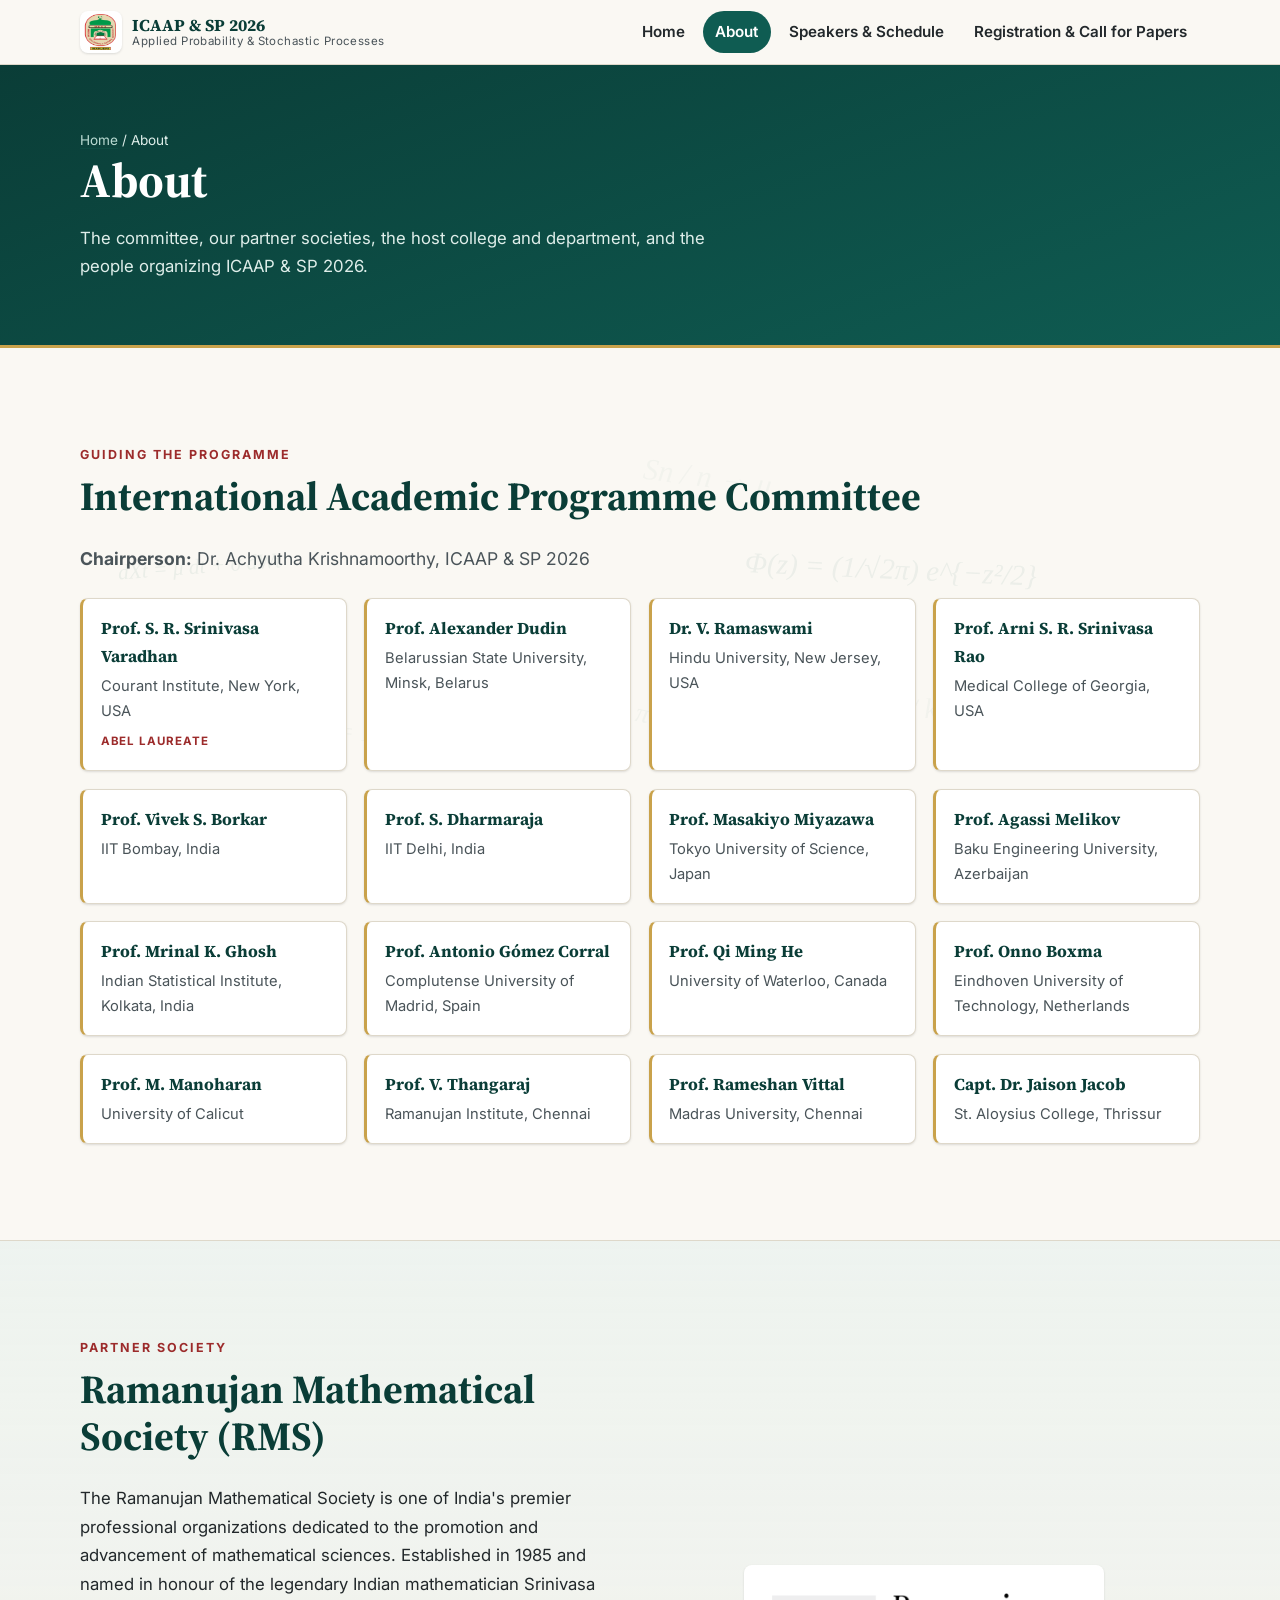
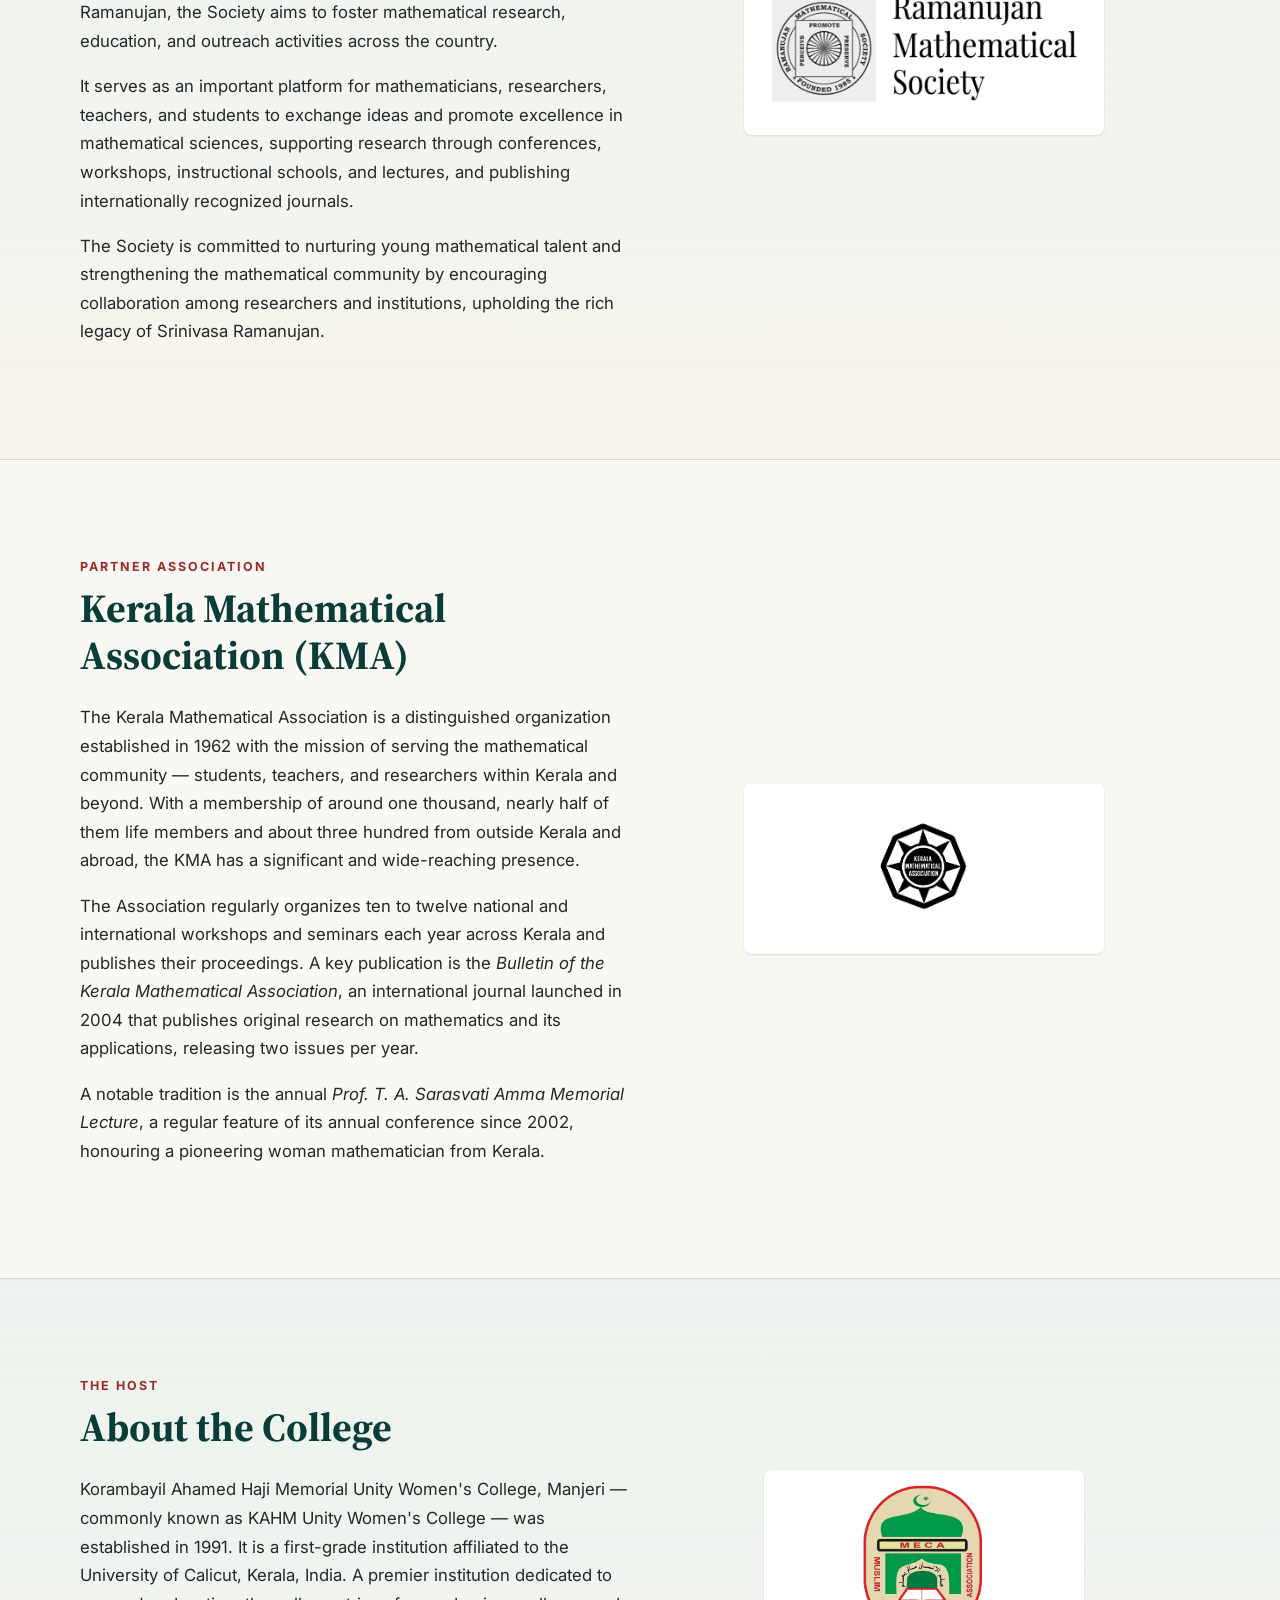
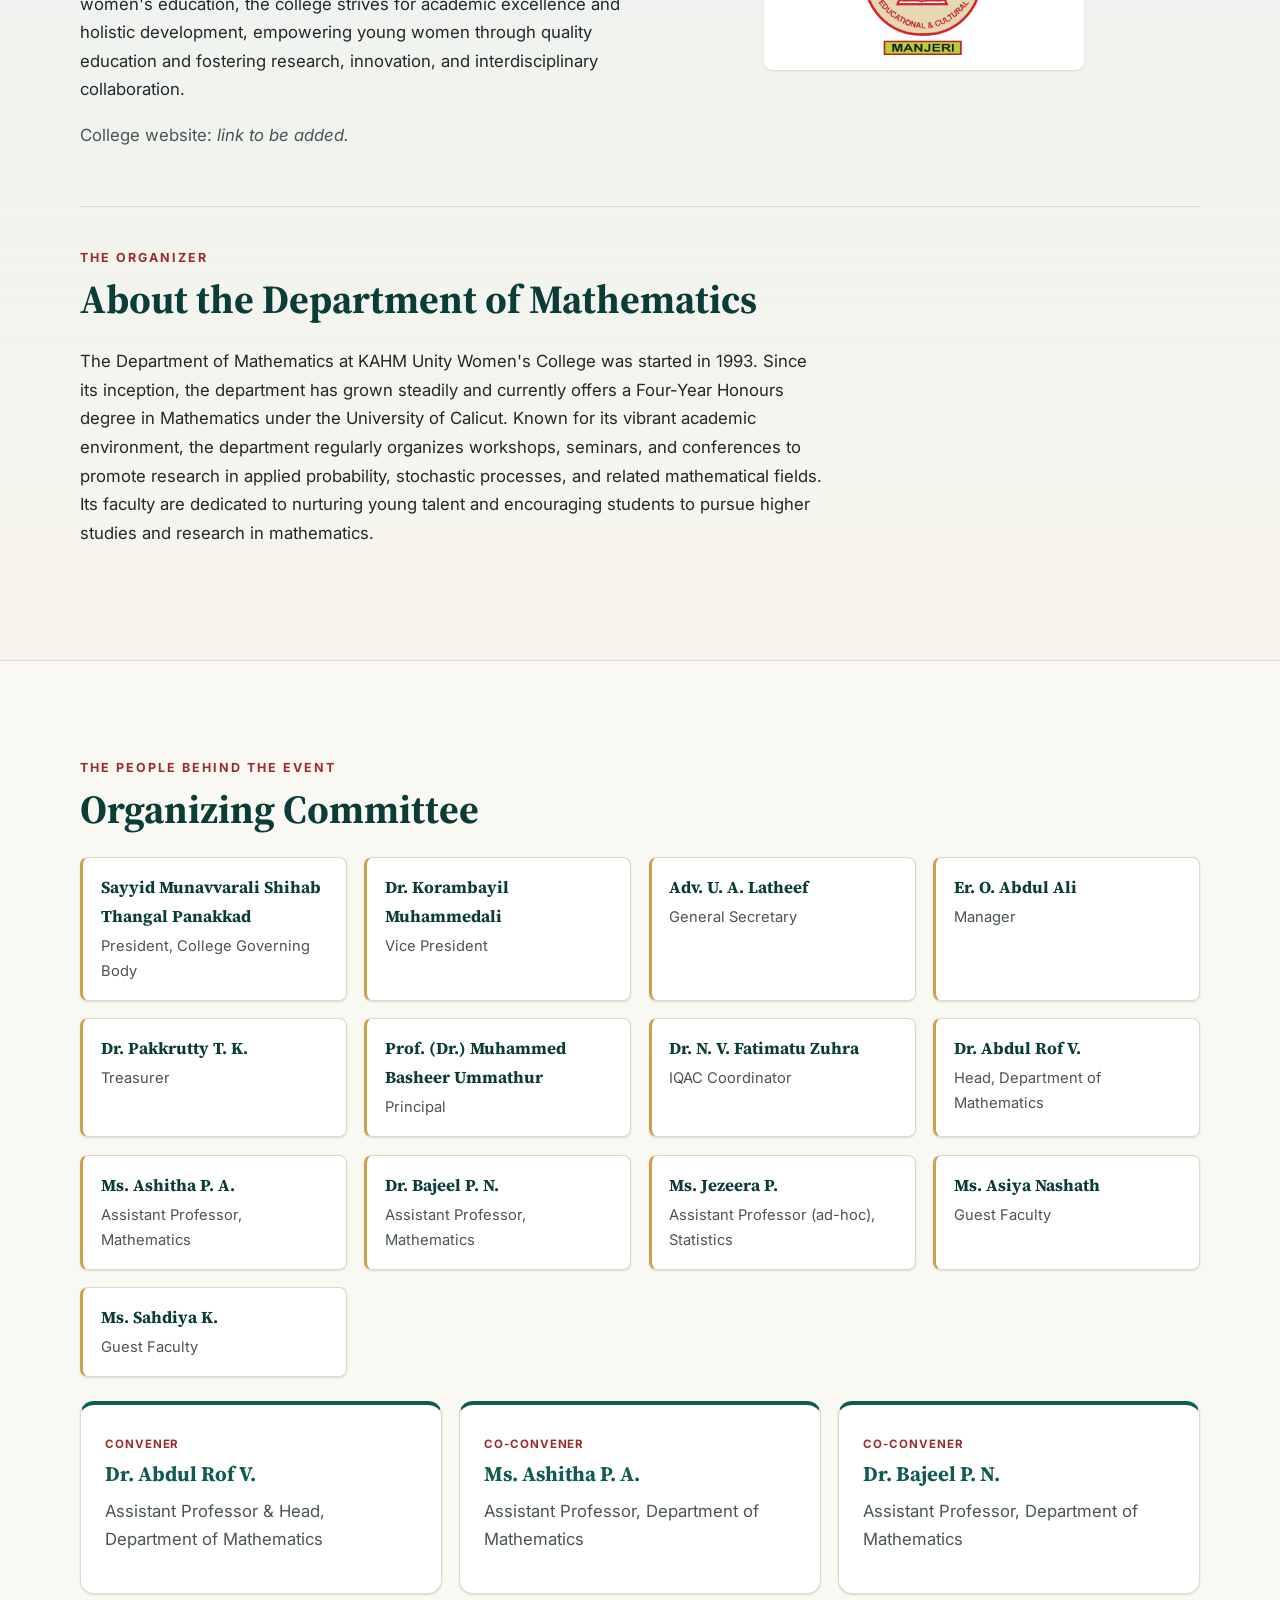
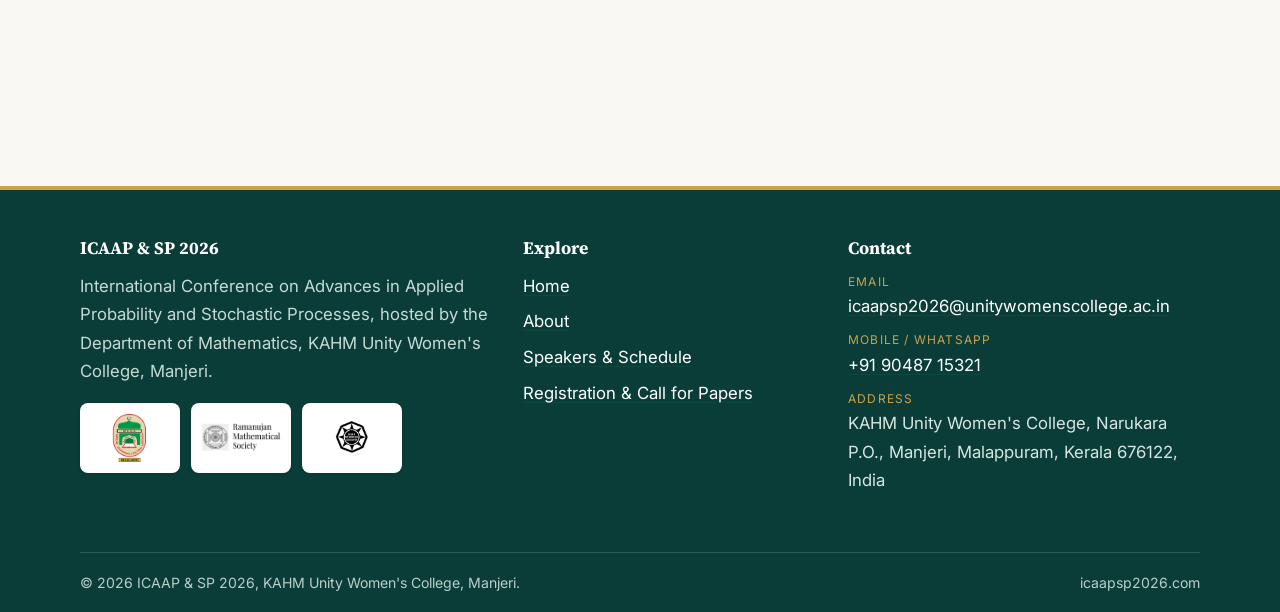
==== about.html @ 575ac431 "Initial ICAAP & SP 2026 conference website Static multi-page site (Home, About, Speakers & Schedule," ====
<!DOCTYPE html>
<html lang="en">
<head>
  <meta charset="UTF-8">
  <meta name="viewport" content="width=device-width, initial-scale=1.0">
  <title>About — ICAAP &amp; SP 2026</title>
  <meta name="description" content="About ICAAP & SP 2026: International Academic Programme Committee, Ramanujan Mathematical Society, Kerala Mathematical Association, KAHM Unity Women's College, the Department of Mathematics, and the Organizing Committee.">
  <link rel="icon" type="image/svg+xml" href="assets/favicon.svg">
  <link rel="preconnect" href="https://fonts.googleapis.com">
  <link rel="preconnect" href="https://fonts.gstatic.com" crossorigin>
  <link href="https://fonts.googleapis.com/css2?family=Inter:wght@400;600;700&family=Source+Serif+4:ital,wght@0,600;0,700;1,600&display=swap" rel="stylesheet">
  <link rel="stylesheet" href="css/styles.css">
</head>
<body>
  <canvas id="math-bg" aria-hidden="true"></canvas>

  <!-- ============ SHARED HEADER (mirror edits across all pages) ============ -->
  <header class="site-header">
    <nav class="nav container" data-open="false" aria-label="Primary">
      <a class="brand" href="index.html">
        <img src="assets/college-logo.png" alt="KAHM Unity Women's College logo">
        <span class="brand__text">
          <span class="brand__title">ICAAP &amp; SP 2026</span>
          <span class="brand__sub">Applied Probability &amp; Stochastic Processes</span>
        </span>
      </a>
      <button class="nav__toggle" type="button" aria-label="Toggle menu" aria-expanded="false" aria-controls="nav-links">
        <span></span>
      </button>
      <ul class="nav__links" id="nav-links">
        <li><a href="index.html">Home</a></li>
        <li><a href="about.html" aria-current="page">About</a></li>
        <li><a href="speakers.html">Speakers &amp; Schedule</a></li>
        <li><a href="registration.html">Registration &amp; Call for Papers</a></li>
      </ul>
    </nav>
  </header>
  <!-- ========================== END SHARED HEADER ========================== -->

  <div class="pagehead">
    <div class="container">
      <p class="breadcrumb"><a href="index.html">Home</a> / About</p>
      <h1>About</h1>
      <p>The committee, our partner societies, the host college and department, and the people
        organizing ICAAP &amp; SP 2026.</p>
    </div>
  </div>

  <main>
    <!-- ------------- International Academic Programme Committee ---------- -->
    <section class="section" id="iapc">
      <div class="container">
        <p class="section__eyebrow">Guiding the Programme</p>
        <h2>International Academic Programme Committee</h2>
        <p class="section__lead"><strong>Chairperson:</strong> Dr. Achyutha Krishnamoorthy, ICAAP &amp; SP 2026</p>
        <div class="grid grid--3" style="margin-top:1.5rem">
          <div class="person"><div class="person__name">Prof. S. R. Srinivasa Varadhan</div><div class="person__role">Courant Institute, New York, USA</div><span class="person__tag">Abel Laureate</span></div>
          <div class="person"><div class="person__name">Prof. Alexander Dudin</div><div class="person__role">Belarussian State University, Minsk, Belarus</div></div>
          <div class="person"><div class="person__name">Dr. V. Ramaswami</div><div class="person__role">Hindu University, New Jersey, USA</div></div>
          <div class="person"><div class="person__name">Prof. Arni S. R. Srinivasa Rao</div><div class="person__role">Medical College of Georgia, USA</div></div>
          <div class="person"><div class="person__name">Prof. Vivek S. Borkar</div><div class="person__role">IIT Bombay, India</div></div>
          <div class="person"><div class="person__name">Prof. S. Dharmaraja</div><div class="person__role">IIT Delhi, India</div></div>
          <div class="person"><div class="person__name">Prof. Masakiyo Miyazawa</div><div class="person__role">Tokyo University of Science, Japan</div></div>
          <div class="person"><div class="person__name">Prof. Agassi Melikov</div><div class="person__role">Baku Engineering University, Azerbaijan</div></div>
          <div class="person"><div class="person__name">Prof. Mrinal K. Ghosh</div><div class="person__role">Indian Statistical Institute, Kolkata, India</div></div>
          <div class="person"><div class="person__name">Prof. Antonio Gómez Corral</div><div class="person__role">Complutense University of Madrid, Spain</div></div>
          <div class="person"><div class="person__name">Prof. Qi Ming He</div><div class="person__role">University of Waterloo, Canada</div></div>
          <div class="person"><div class="person__name">Prof. Onno Boxma</div><div class="person__role">Eindhoven University of Technology, Netherlands</div></div>
          <div class="person"><div class="person__name">Prof. M. Manoharan</div><div class="person__role">University of Calicut</div></div>
          <div class="person"><div class="person__name">Prof. V. Thangaraj</div><div class="person__role">Ramanujan Institute, Chennai</div></div>
          <div class="person"><div class="person__name">Prof. Rameshan Vittal</div><div class="person__role">Madras University, Chennai</div></div>
          <div class="person"><div class="person__name">Capt. Dr. Jaison Jacob</div><div class="person__role">St. Aloysius College, Thrissur</div></div>
        </div>
      </div>
    </section>

    <!-- ----------------------------- RMS -------------------------------- -->
    <section class="section section--tint" id="rms">
      <div class="container">
        <div class="grid grid--2" style="align-items:center">
          <div class="prose">
            <p class="section__eyebrow">Partner Society</p>
            <h2>Ramanujan Mathematical Society (RMS)</h2>
            <p>The Ramanujan Mathematical Society is one of India's premier professional organizations
              dedicated to the promotion and advancement of mathematical sciences. Established in 1985 and
              named in honour of the legendary Indian mathematician Srinivasa Ramanujan, the Society aims
              to foster mathematical research, education, and outreach activities across the country.</p>
            <p>It serves as an important platform for mathematicians, researchers, teachers, and students
              to exchange ideas and promote excellence in mathematical sciences, supporting research
              through conferences, workshops, instructional schools, and lectures, and publishing
              internationally recognized journals.</p>
            <p>The Society is committed to nurturing young mathematical talent and strengthening the
              mathematical community by encouraging collaboration among researchers and institutions,
              upholding the rich legacy of Srinivasa Ramanujan.</p>
          </div>
          <figure class="center" style="margin:0">
            <div class="logo-card" style="height:170px;width:100%;max-width:360px;margin-inline:auto">
              <img src="assets/rms-logo.png" alt="Ramanujan Mathematical Society logo" style="max-height:130px">
            </div>
          </figure>
        </div>
      </div>
    </section>

    <!-- ----------------------------- KMA -------------------------------- -->
    <section class="section" id="kma">
      <div class="container">
        <div class="grid grid--2" style="align-items:center">
          <figure class="center" style="margin:0;order:2">
            <div class="logo-card" style="height:170px;width:100%;max-width:360px;margin-inline:auto">
              <img src="assets/kma-logo.png" alt="Kerala Mathematical Association logo" style="max-height:130px">
            </div>
          </figure>
          <div class="prose">
            <p class="section__eyebrow">Partner Association</p>
            <h2>Kerala Mathematical Association (KMA)</h2>
            <p>The Kerala Mathematical Association is a distinguished organization established in 1962 with
              the mission of serving the mathematical community — students, teachers, and researchers within
              Kerala and beyond. With a membership of around one thousand, nearly half of them life members
              and about three hundred from outside Kerala and abroad, the KMA has a significant and
              wide-reaching presence.</p>
            <p>The Association regularly organizes ten to twelve national and international workshops and
              seminars each year across Kerala and publishes their proceedings. A key publication is the
              <em>Bulletin of the Kerala Mathematical Association</em>, an international journal launched in
              2004 that publishes original research on mathematics and its applications, releasing two
              issues per year.</p>
            <p>A notable tradition is the annual <em>Prof. T. A. Sarasvati Amma Memorial Lecture</em>, a
              regular feature of its annual conference since 2002, honouring a pioneering woman
              mathematician from Kerala.</p>
          </div>
        </div>
      </div>
    </section>

    <!-- --------------------------- COLLEGE ------------------------------ -->
    <section class="section section--tint" id="college">
      <div class="container">
        <div class="grid grid--2" style="align-items:center">
          <div class="prose">
            <p class="section__eyebrow">The Host</p>
            <h2>About the College</h2>
            <p>Korambayil Ahamed Haji Memorial Unity Women's College, Manjeri — commonly known as KAHM
              Unity Women's College — was established in 1991. It is a first-grade institution affiliated to
              the University of Calicut, Kerala, India. A premier institution dedicated to women's
              education, the college strives for academic excellence and holistic development, empowering
              young women through quality education and fostering research, innovation, and
              interdisciplinary collaboration.</p>
            <!-- TODO: add official college website link when available -->
            <p class="muted">College website: <em>link to be added.</em></p>
          </div>
          <figure class="center" style="margin:0">
            <div class="logo-card" style="height:200px;width:100%;max-width:320px;margin-inline:auto">
              <img src="assets/college-logo.png" alt="KAHM Unity Women's College logo" style="max-height:170px">
            </div>
          </figure>
        </div>

        <hr class="divider">

        <div class="prose" id="department">
          <p class="section__eyebrow">The Organizer</p>
          <h2>About the Department of Mathematics</h2>
          <p>The Department of Mathematics at KAHM Unity Women's College was started in 1993. Since its
            inception, the department has grown steadily and currently offers a Four-Year Honours degree in
            Mathematics under the University of Calicut. Known for its vibrant academic environment, the
            department regularly organizes workshops, seminars, and conferences to promote research in
            applied probability, stochastic processes, and related mathematical fields. Its faculty are
            dedicated to nurturing young talent and encouraging students to pursue higher studies and
            research in mathematics.</p>
        </div>
      </div>
    </section>

    <!-- --------------------- ORGANIZING COMMITTEE ----------------------- -->
    <section class="section" id="organizing">
      <div class="container">
        <p class="section__eyebrow">The People Behind the Event</p>
        <h2>Organizing Committee</h2>
        <div class="grid grid--3" style="margin-top:1.5rem">
          <div class="person"><div class="person__name">Sayyid Munavvarali Shihab Thangal Panakkad</div><div class="person__role">President, College Governing Body</div></div>
          <div class="person"><div class="person__name">Dr. Korambayil Muhammedali</div><div class="person__role">Vice President</div></div>
          <div class="person"><div class="person__name">Adv. U. A. Latheef</div><div class="person__role">General Secretary</div></div>
          <div class="person"><div class="person__name">Er. O. Abdul Ali</div><div class="person__role">Manager</div></div>
          <div class="person"><div class="person__name">Dr. Pakkrutty T. K.</div><div class="person__role">Treasurer</div></div>
          <div class="person"><div class="person__name">Prof. (Dr.) Muhammed Basheer Ummathur</div><div class="person__role">Principal</div></div>
          <div class="person"><div class="person__name">Dr. N. V. Fatimatu Zuhra</div><div class="person__role">IQAC Coordinator</div></div>
          <div class="person"><div class="person__name">Dr. Abdul Rof V.</div><div class="person__role">Head, Department of Mathematics</div></div>
          <div class="person"><div class="person__name">Ms. Ashitha P. A.</div><div class="person__role">Assistant Professor, Mathematics</div></div>
          <div class="person"><div class="person__name">Dr. Bajeel P. N.</div><div class="person__role">Assistant Professor, Mathematics</div></div>
          <div class="person"><div class="person__name">Ms. Jezeera P.</div><div class="person__role">Assistant Professor (ad-hoc), Statistics</div></div>
          <div class="person"><div class="person__name">Ms. Asiya Nashath</div><div class="person__role">Guest Faculty</div></div>
          <div class="person"><div class="person__name">Ms. Sahdiya K.</div><div class="person__role">Guest Faculty</div></div>
        </div>

        <div class="grid grid--3" style="margin-top:1.5rem">
          <div class="card card--accent">
            <span class="person__tag">Convener</span>
            <h3 style="margin-top:.3rem">Dr. Abdul Rof V.</h3>
            <p class="muted">Assistant Professor &amp; Head, Department of Mathematics</p>
          </div>
          <div class="card card--accent">
            <span class="person__tag">Co-Convener</span>
            <h3 style="margin-top:.3rem">Ms. Ashitha P. A.</h3>
            <p class="muted">Assistant Professor, Department of Mathematics</p>
          </div>
          <div class="card card--accent">
            <span class="person__tag">Co-Convener</span>
            <h3 style="margin-top:.3rem">Dr. Bajeel P. N.</h3>
            <p class="muted">Assistant Professor, Department of Mathematics</p>
          </div>
        </div>
      </div>
    </section>
  </main>

  <!-- ============ SHARED FOOTER (mirror edits across all pages) ============ -->
  <footer class="site-footer">
    <div class="container footer-grid">
      <div>
        <h4>ICAAP &amp; SP 2026</h4>
        <p class="muted" style="color:#c6dad5">International Conference on Advances in Applied Probability
          and Stochastic Processes, hosted by the Department of Mathematics, KAHM Unity Women's College,
          Manjeri.</p>
        <div class="footer-logos" style="margin-top:1rem">
          <div class="logo-card"><img src="assets/college-logo.png" alt="KAHM Unity Women's College"></div>
          <div class="logo-card"><img src="assets/rms-logo.png" alt="Ramanujan Mathematical Society"></div>
          <div class="logo-card"><img src="assets/kma-logo.png" alt="Kerala Mathematical Association"></div>
        </div>
      </div>
      <div>
        <h4>Explore</h4>
        <ul>
          <li><a href="index.html">Home</a></li>
          <li><a href="about.html">About</a></li>
          <li><a href="speakers.html">Speakers &amp; Schedule</a></li>
          <li><a href="registration.html">Registration &amp; Call for Papers</a></li>
        </ul>
      </div>
      <div class="footer-contact">
        <h4>Contact</h4>
        <div><span class="lbl">Email</span><a href="mailto:icaapsp2026@unitywomenscollege.ac.in">icaapsp2026@unitywomenscollege.ac.in</a></div>
        <div><span class="lbl">Mobile / WhatsApp</span><a href="https://wa.me/919048715321">+91 90487 15321</a></div>
        <div><span class="lbl">Address</span>KAHM Unity Women's College, Narukara P.O., Manjeri,
          Malappuram, Kerala 676122, India</div>
      </div>
    </div>
    <div class="container footer-bottom">
      <span>&copy; 2026 ICAAP &amp; SP 2026, KAHM Unity Women's College, Manjeri.</span>
      <span>icaapsp2026.com</span>
    </div>
  </footer>
  <!-- ========================== END SHARED FOOTER ========================== -->

  <script src="js/main.js"></script>
</body>
</html>
---- css/styles.css ----
/* =========================================================================
   ICAAP & SP 2026 — stylesheet
   Palette: deep ink-teal primary + warm maroon accent on near-white paper.
   Single stylesheet, mobile-first. No build step.
   ========================================================================= */

:root {
  /* Brand palette */
  --teal-900: #0a3d37;
  --teal-800: #0f5c52;
  --teal-700: #167066;
  --teal-100: #e3efec;
  --maroon:   #9c2b2b;
  --maroon-dark: #7c1f1f;
  --gold:     #c9a24b;

  /* Neutrals */
  --paper:    #faf8f3;
  --paper-2:  #f2eee4;
  --ink:      #22282b;
  --ink-soft: #4a5459;
  --line:     #ded8ca;
  --white:    #ffffff;

  /* Type */
  --serif: "Source Serif 4", Georgia, "Times New Roman", serif;
  --sans:  "Inter", -apple-system, BlinkMacSystemFont, "Segoe UI", Roboto, Helvetica, Arial, sans-serif;

  /* Layout */
  --maxw: 1120px;
  --radius: 14px;
  --radius-sm: 8px;
  --shadow-sm: 0 1px 3px rgba(20,30,28,.08), 0 1px 2px rgba(20,30,28,.06);
  --shadow-md: 0 10px 30px -12px rgba(15,60,55,.28);
  --space: clamp(3rem, 8vw, 6rem);
}

/* ------------------------------ reset ---------------------------------- */
*, *::before, *::after { box-sizing: border-box; }
html { -webkit-text-size-adjust: 100%; scroll-behavior: smooth; }
body {
  margin: 0;
  font-family: var(--sans);
  font-size: 1.05rem;
  line-height: 1.7;
  color: var(--ink);
  background: var(--paper);
  overflow-x: hidden;
}
img { max-width: 100%; display: block; height: auto; }
a { color: var(--teal-800); text-decoration-color: rgba(15,92,82,.35); text-underline-offset: 3px; }
a:hover { color: var(--maroon); }
h1, h2, h3, h4 { font-family: var(--serif); line-height: 1.18; color: var(--teal-900); font-weight: 700; }
h2 { font-size: clamp(1.7rem, 3.4vw, 2.5rem); margin: 0 0 .6em; }
h3 { font-size: 1.3rem; margin: 0 0 .5em; }
p { margin: 0 0 1em; }
ul { margin: 0 0 1em; padding-left: 1.2em; }

/* --------------------------- math background ---------------------------- */
#math-bg {
  position: fixed;
  inset: 0;
  z-index: -1;
  pointer-events: none;
  width: 100%;
  height: 100%;
  opacity: .5;
}

/* ------------------------------ layout --------------------------------- */
.container { width: min(var(--maxw), 92%); margin-inline: auto; }
.section { padding-block: var(--space); position: relative; }
.section--tint { background: linear-gradient(180deg, rgba(227,239,236,.55), rgba(242,238,228,.35)); border-block: 1px solid var(--line); }
.section__eyebrow {
  font-family: var(--sans);
  text-transform: uppercase;
  letter-spacing: .16em;
  font-size: .78rem;
  font-weight: 700;
  color: var(--maroon);
  margin: 0 0 .5rem;
}
.section__lead { max-width: 62ch; color: var(--ink-soft); font-size: 1.1rem; }
.center { text-align: center; margin-inline: auto; }
.center .section__lead { margin-inline: auto; }

/* ------------------------------ header --------------------------------- */
.site-header {
  position: sticky; top: 0; z-index: 50;
  background: rgba(250,248,243,.9);
  backdrop-filter: saturate(140%) blur(10px);
  border-bottom: 1px solid var(--line);
}
.nav {
  display: flex; align-items: center; justify-content: space-between;
  gap: 1rem; padding-block: .7rem;
}
.brand { display: flex; align-items: center; gap: .65rem; text-decoration: none; }
.brand img { width: 42px; height: 42px; border-radius: 8px; background: var(--white); padding: 3px; box-shadow: var(--shadow-sm); }
.brand__text { display: flex; flex-direction: column; line-height: 1.1; }
.brand__title { font-family: var(--serif); font-weight: 700; color: var(--teal-900); font-size: 1.05rem; }
.brand__sub { font-size: .72rem; color: var(--ink-soft); letter-spacing: .04em; }

.nav__links { display: flex; align-items: center; gap: .3rem; list-style: none; margin: 0; padding: 0; }
.nav__links a {
  display: inline-block; padding: .5rem .8rem; border-radius: 999px;
  font-size: .95rem; font-weight: 600; color: var(--ink); text-decoration: none;
}
.nav__links a:hover { background: var(--teal-100); color: var(--teal-900); }
.nav__links a[aria-current="page"] { background: var(--teal-800); color: var(--white); }

.nav__toggle {
  display: none; border: 1px solid var(--line); background: var(--white);
  width: 44px; height: 40px; border-radius: 10px; cursor: pointer; padding: 0;
}
.nav__toggle span, .nav__toggle span::before, .nav__toggle span::after {
  content: ""; display: block; width: 20px; height: 2px; background: var(--teal-900);
  margin-inline: auto; transition: transform .25s, opacity .2s; position: relative;
}
.nav__toggle span::before { position: absolute; top: -6px; }
.nav__toggle span::after { position: absolute; top: 6px; }
.nav[data-open="true"] .nav__toggle span { background: transparent; }
.nav[data-open="true"] .nav__toggle span::before { transform: translateY(6px) rotate(45deg); }
.nav[data-open="true"] .nav__toggle span::after { transform: translateY(-6px) rotate(-45deg); }

/* ------------------------------ buttons -------------------------------- */
.btn {
  display: inline-flex; align-items: center; gap: .5rem;
  font-family: var(--sans); font-weight: 700; font-size: 1rem;
  padding: .8rem 1.4rem; border-radius: 999px; text-decoration: none;
  border: 2px solid transparent; cursor: pointer; transition: transform .15s, box-shadow .2s, background .2s;
}
.btn:hover { transform: translateY(-2px); }
.btn--primary { background: var(--maroon); color: var(--white); box-shadow: var(--shadow-md); }
.btn--primary:hover { background: var(--maroon-dark); color: var(--white); }
.btn--ghost { background: transparent; color: var(--teal-900); border-color: var(--teal-800); }
.btn--ghost:hover { background: var(--teal-800); color: var(--white); }
.btn--light { background: var(--white); color: var(--teal-900); }
.btn-row { display: flex; flex-wrap: wrap; gap: .9rem; }

/* ------------------------------ hero ----------------------------------- */
.hero {
  position: relative; color: var(--white);
  background:
    radial-gradient(1200px 500px at 80% -10%, rgba(201,162,75,.22), transparent 60%),
    linear-gradient(160deg, var(--teal-900), var(--teal-800) 60%, #0c4a43);
  border-bottom: 3px solid var(--gold);
  overflow: hidden;
}
.hero__inner { padding-block: clamp(3.5rem, 9vw, 7rem); position: relative; z-index: 1; }
.hero h1 { color: var(--white); font-size: clamp(2rem, 5.2vw, 3.5rem); margin: 0 0 .35em; letter-spacing: -.01em; }
.hero .acronym { color: var(--gold); }
.hero__meta { display: flex; flex-wrap: wrap; gap: .6rem 1.4rem; margin: 1.3rem 0 1.6rem; font-size: 1.08rem; }
.hero__meta span { display: inline-flex; align-items: center; gap: .5rem; color: #eaf3f0; }
.hero__meta strong { color: var(--white); }
.hero__assoc { margin-top: 1.6rem; color: #cfe3de; font-size: .95rem; }
.hero__full { max-width: 60ch; color: #dfeeea; font-size: 1.15rem; }

/* ---------------------------- logo strip ------------------------------- */
.logostrip { display: flex; flex-wrap: wrap; align-items: center; gap: 1rem; justify-content: center; }
.logostrip figure { margin: 0; text-align: center; }
.logo-card {
  background: var(--white); border-radius: var(--radius-sm); padding: .8rem 1rem;
  box-shadow: var(--shadow-sm); display: grid; place-items: center; height: 96px; width: 150px;
}
.logo-card img { max-height: 72px; width: auto; object-fit: contain; }
.logostrip figcaption { margin-top: .5rem; font-size: .8rem; color: var(--ink-soft); max-width: 150px; }

/* ------------------------------ cards ---------------------------------- */
.grid { display: grid; gap: 1.1rem; }
.grid--2 { grid-template-columns: repeat(auto-fit, minmax(320px, 1fr)); }
.grid--3 { grid-template-columns: repeat(auto-fit, minmax(240px, 1fr)); }
.grid--4 { grid-template-columns: repeat(auto-fit, minmax(200px, 1fr)); }

.card {
  background: var(--white); border: 1px solid var(--line); border-radius: var(--radius);
  padding: 1.4rem 1.5rem; box-shadow: var(--shadow-sm);
}
.card--accent { border-top: 4px solid var(--teal-800); }
.card h3 { color: var(--teal-800); }

/* person card */
.person {
  background: var(--white); border: 1px solid var(--line); border-radius: var(--radius-sm);
  padding: 1rem 1.1rem; box-shadow: var(--shadow-sm); border-left: 3px solid var(--gold);
}
.person__name { font-family: var(--serif); font-weight: 700; color: var(--teal-900); font-size: 1.05rem; }
.person__role { color: var(--ink-soft); font-size: .92rem; margin-top: .15rem; }
.person__tag { display: inline-block; margin-top: .5rem; font-size: .72rem; font-weight: 700;
  letter-spacing: .08em; text-transform: uppercase; color: var(--maroon); }

/* keynote feature */
.keynote { display: grid; grid-template-columns: 220px 1fr; gap: 1.5rem; align-items: center; }
.keynote img { border-radius: var(--radius); box-shadow: var(--shadow-md); width: 220px; }

/* topics list */
.topics { columns: 2; column-gap: 2.5rem; list-style: none; padding: 0; }
.topics li { break-inside: avoid; padding: .45rem 0 .45rem 1.7rem; position: relative; border-bottom: 1px dashed var(--line); }
.topics li::before { content: "∑"; position: absolute; left: 0; color: var(--teal-700); font-family: var(--serif); font-weight: 700; }

/* ------------------------------ timeline ------------------------------- */
.timeline { list-style: none; padding: 0; margin: 0; display: grid; gap: .9rem; }
.timeline li {
  display: grid; grid-template-columns: 160px 1fr; gap: 1rem; align-items: baseline;
  background: var(--white); border: 1px solid var(--line); border-left: 4px solid var(--maroon);
  border-radius: var(--radius-sm); padding: .85rem 1.1rem; box-shadow: var(--shadow-sm);
}
.timeline .date { font-family: var(--serif); font-weight: 700; color: var(--maroon); }
.timeline .what { color: var(--ink); }

/* ------------------------------ tables --------------------------------- */
.table-wrap { overflow-x: auto; border-radius: var(--radius); border: 1px solid var(--line); box-shadow: var(--shadow-sm); background: var(--white); }
table.fee { width: 100%; border-collapse: collapse; min-width: 420px; }
table.fee caption { text-align: left; font-family: var(--serif); font-weight: 700; color: var(--teal-800);
  padding: 1rem 1.1rem .4rem; font-size: 1.1rem; }
table.fee th, table.fee td { padding: .8rem 1.1rem; text-align: left; border-top: 1px solid var(--line); }
table.fee thead th { background: var(--teal-800); color: var(--white); border: none; font-size: .95rem; }
table.fee tbody tr:nth-child(even) { background: var(--paper-2); }
table.fee td:last-child { font-weight: 700; color: var(--maroon); white-space: nowrap; }

/* ------------------------------ notice --------------------------------- */
.notice {
  display: flex; gap: .9rem; align-items: flex-start;
  background: var(--teal-100); border: 1px solid #bcdcd4; border-left: 4px solid var(--teal-700);
  border-radius: var(--radius-sm); padding: 1rem 1.2rem; color: var(--teal-900);
}
.notice__icon { font-size: 1.3rem; line-height: 1.4; }
.notice--pending { background: #fbf3e6; border-color: #ecd9b3; border-left-color: var(--gold); color: #6b4e18; }

/* ------------------------------ misc ----------------------------------- */
.prose { max-width: 68ch; }
.prose h3 { margin-top: 1.6em; }
.stack > * + * { margin-top: 1rem; }
.muted { color: var(--ink-soft); }
.mail { font-weight: 700; }
.divider { border: none; border-top: 1px solid var(--line); margin-block: 2.5rem; }
.reach { display: grid; grid-template-columns: repeat(auto-fit, minmax(260px, 1fr)); gap: 1.1rem; }

/* ------------------------------ footer --------------------------------- */
.site-footer { background: var(--teal-900); color: #d7e6e2; margin-top: var(--space); border-top: 4px solid var(--gold); }
.site-footer a { color: #ffffff; }
.footer-grid { display: grid; grid-template-columns: 1.4fr 1fr 1.2fr; gap: 2rem; padding-block: 3rem; }
.site-footer h4 { color: var(--white); font-family: var(--serif); font-size: 1.1rem; margin: 0 0 .8rem; }
.site-footer ul { list-style: none; padding: 0; margin: 0; }
.site-footer li { margin-bottom: .45rem; }
.footer-contact div { margin-bottom: .6rem; }
.footer-contact .lbl { display: block; font-size: .75rem; text-transform: uppercase; letter-spacing: .1em; color: var(--gold); }
.footer-logos { display: flex; gap: .7rem; flex-wrap: wrap; }
.footer-logos .logo-card { height: 70px; width: 100px; padding: .5rem; }
.footer-logos .logo-card img { max-height: 48px; }
.footer-bottom { border-top: 1px solid rgba(255,255,255,.14); padding-block: 1.1rem; font-size: .88rem; color: #b9cec9;
  display: flex; flex-wrap: wrap; gap: .4rem 1rem; justify-content: space-between; }

/* ------------------------------ page head ------------------------------ */
.pagehead {
  background: linear-gradient(160deg, var(--teal-900), var(--teal-800));
  color: var(--white); border-bottom: 3px solid var(--gold); padding-block: clamp(2.4rem, 6vw, 4rem);
}
.pagehead h1 { color: var(--white); font-size: clamp(1.9rem, 4.5vw, 3rem); margin: 0 0 .3em; }
.pagehead p { color: #dfeeea; max-width: 60ch; margin: 0; }
.breadcrumb { font-size: .85rem; color: #bcdcd4; margin-bottom: .6rem; }
.breadcrumb a { color: #bcdcd4; }

/* --------------------------- responsive -------------------------------- */
@media (max-width: 860px) {
  .nav__toggle { display: block; }
  .nav__links {
    position: absolute; inset: 100% 0 auto 0; flex-direction: column; align-items: stretch;
    gap: .2rem; background: var(--paper); border-bottom: 1px solid var(--line);
    padding: .8rem 4%; box-shadow: var(--shadow-md);
    transform: translateY(-8px); opacity: 0; visibility: hidden; transition: opacity .2s, transform .2s, visibility .2s;
  }
  .nav[data-open="true"] .nav__links { transform: none; opacity: 1; visibility: visible; }
  .nav__links a { padding: .7rem .8rem; }
  .keynote { grid-template-columns: 1fr; text-align: center; }
  .keynote img { margin-inline: auto; }
  .topics { columns: 1; }
  .timeline li { grid-template-columns: 1fr; gap: .2rem; }
  .footer-grid { grid-template-columns: 1fr; gap: 1.6rem; }
}

@media (prefers-reduced-motion: reduce) {
  html { scroll-behavior: auto; }
  .btn:hover { transform: none; }
  * { transition: none !important; }
}
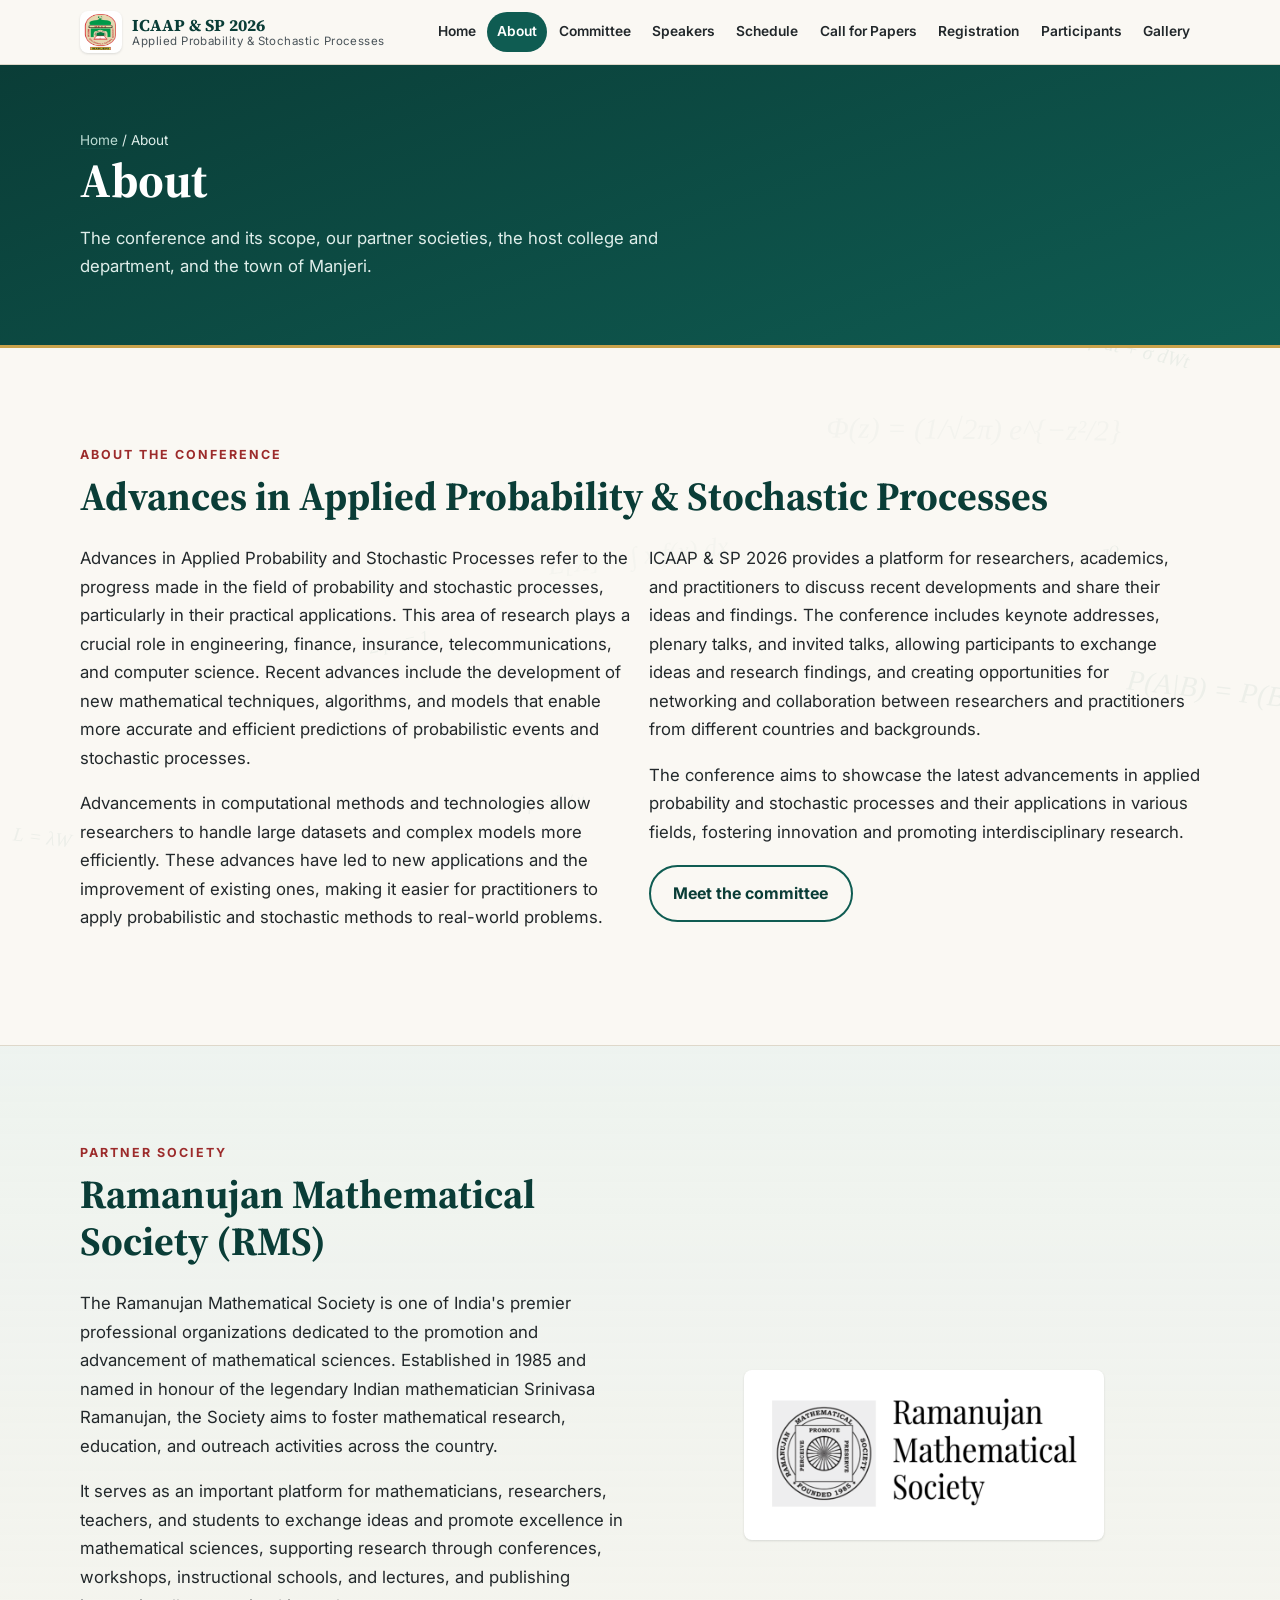
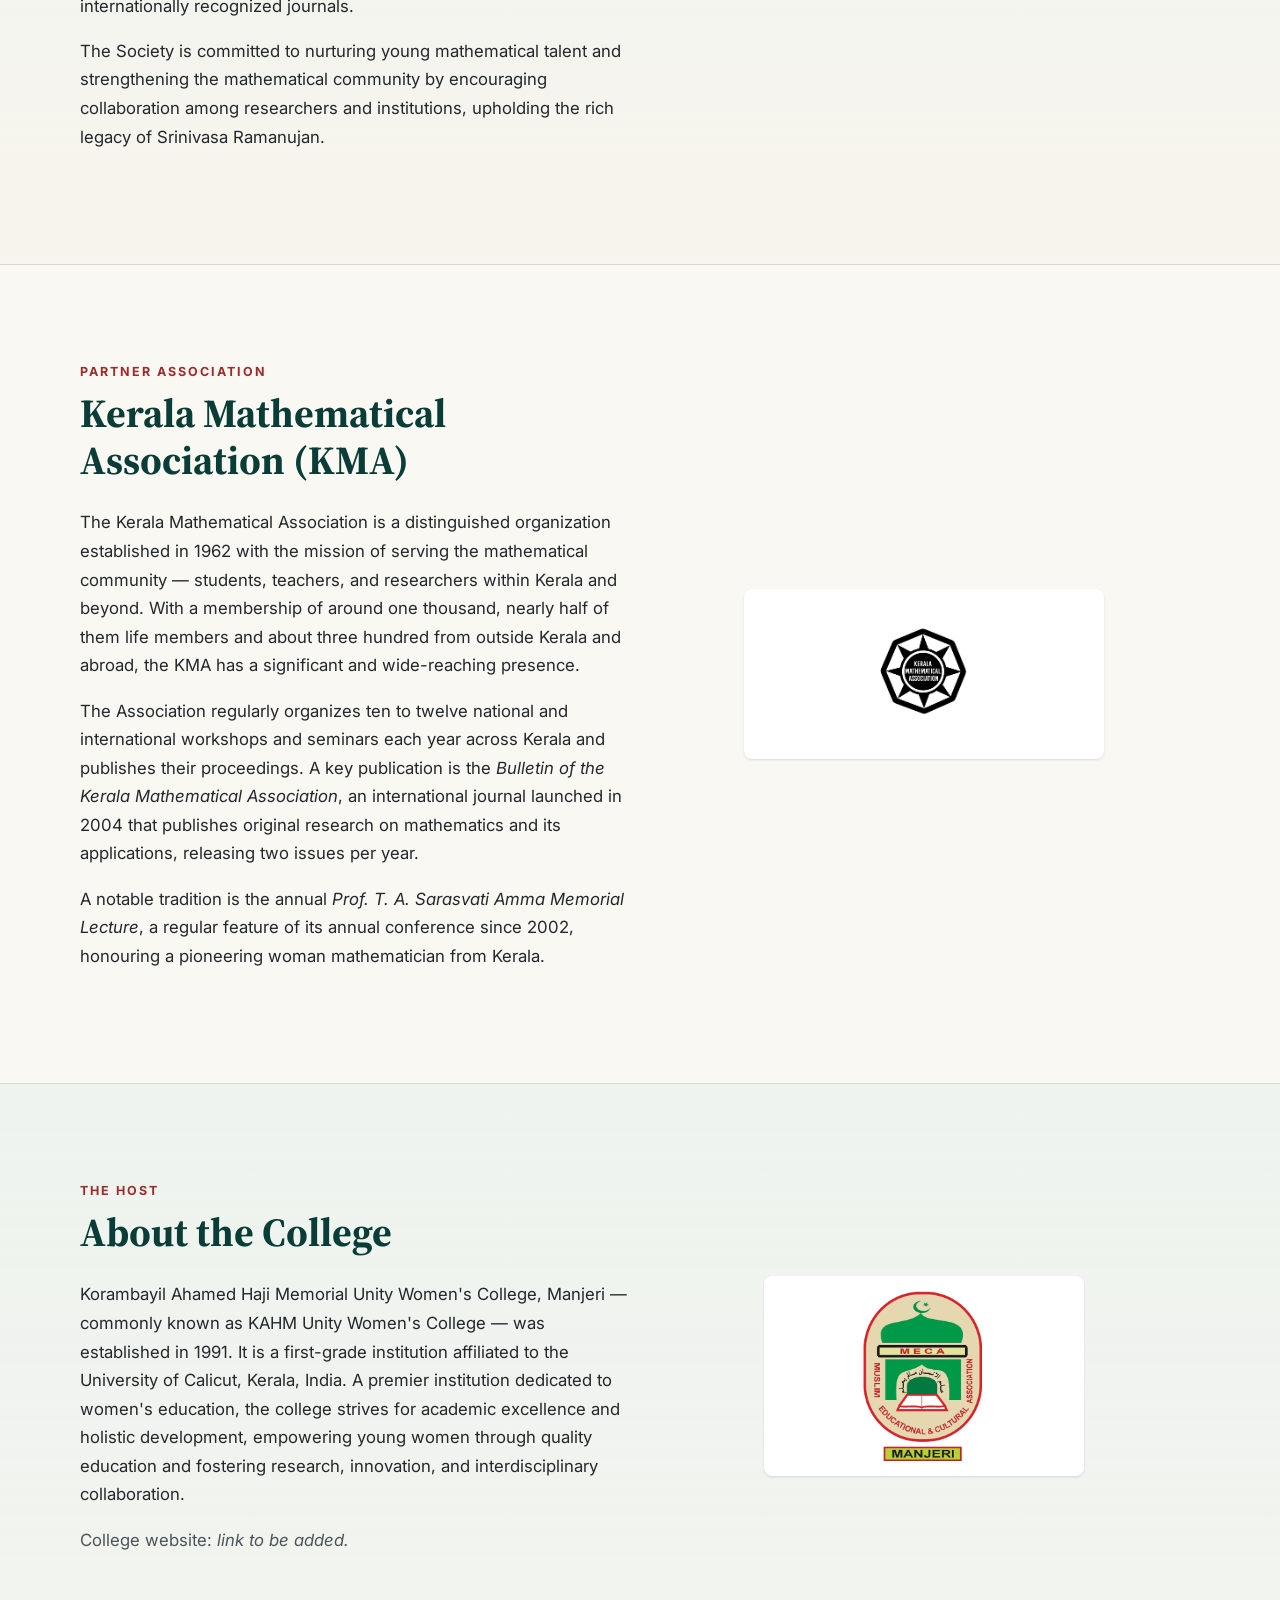
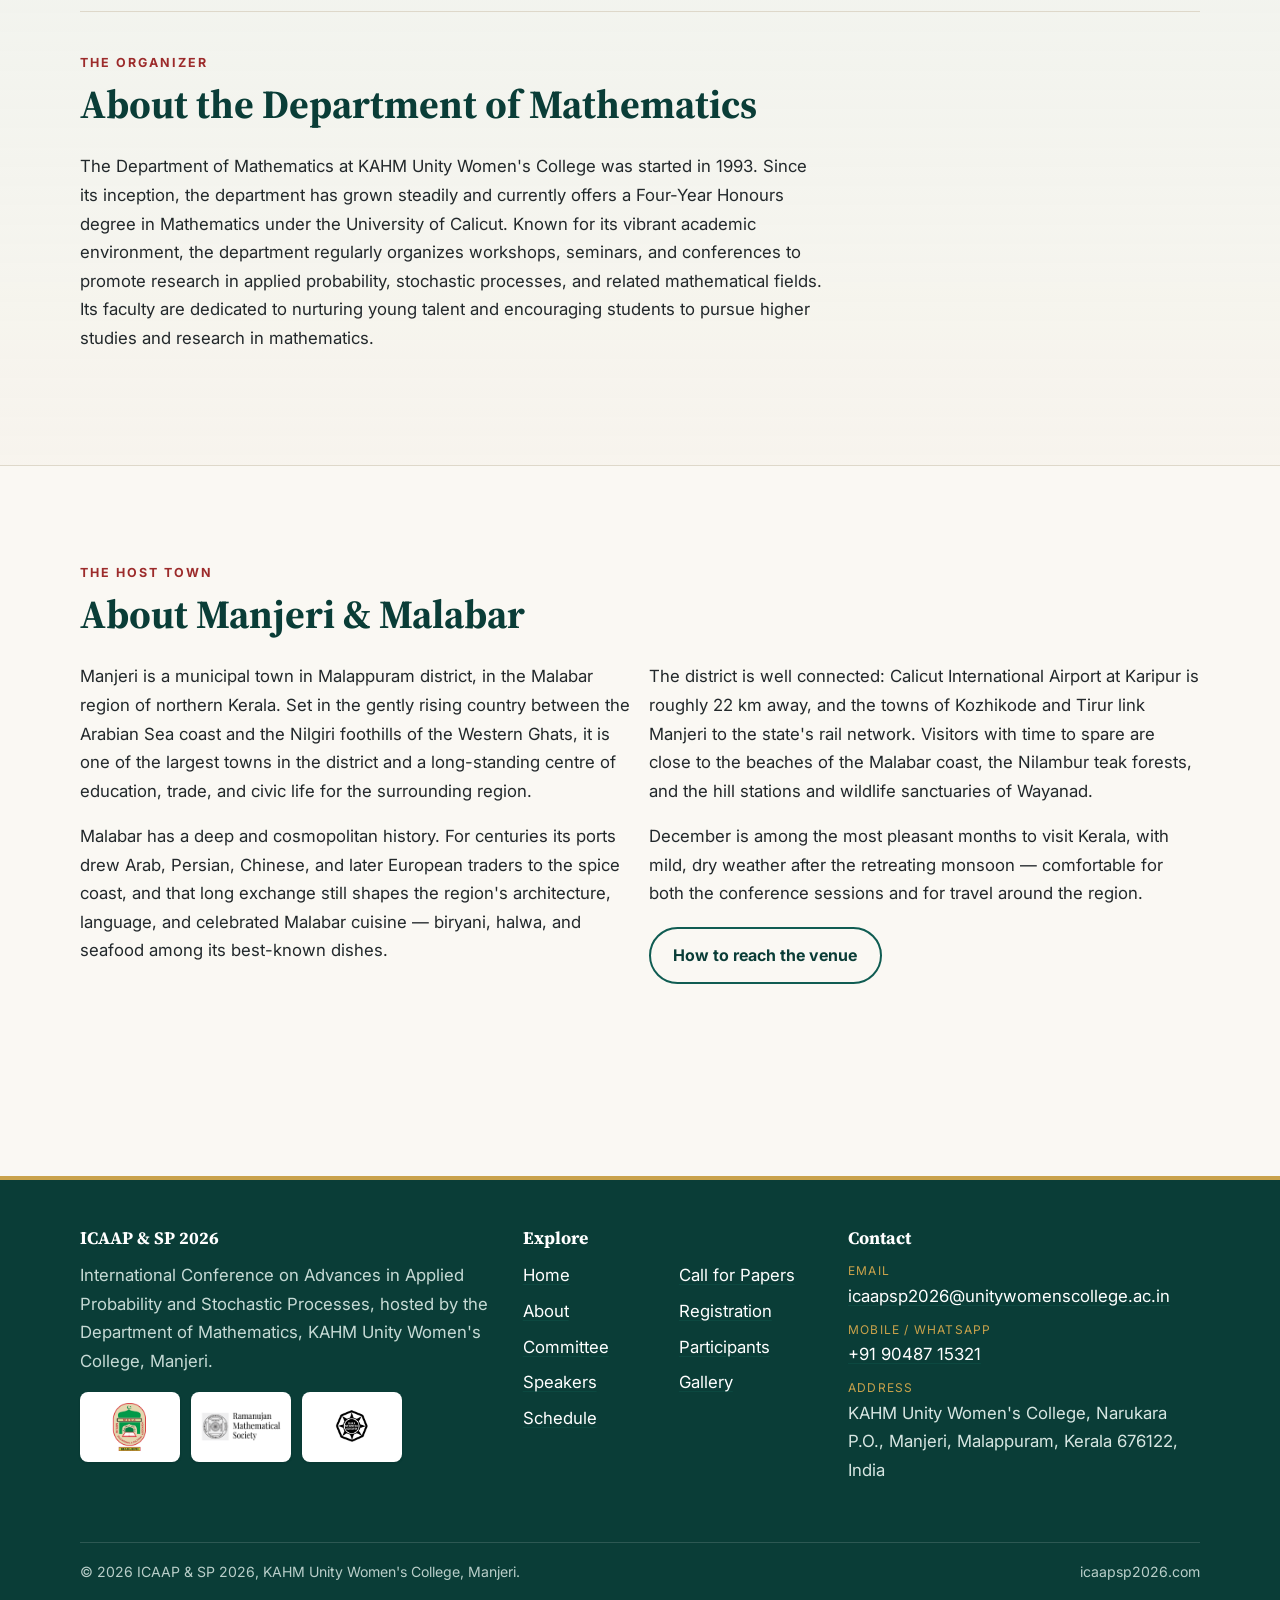
==== commit c58cbe6a: "Reorganize site content into nine pages The client asked for the content to be redistributed to matc" ====
--- a/about.html
+++ b/about.html
@@ -4,7 +4,7 @@
   <meta charset="UTF-8">
   <meta name="viewport" content="width=device-width, initial-scale=1.0">
   <title>About — ICAAP &amp; SP 2026</title>
-  <meta name="description" content="About ICAAP & SP 2026: International Academic Programme Committee, Ramanujan Mathematical Society, Kerala Mathematical Association, KAHM Unity Women's College, the Department of Mathematics, and the Organizing Committee.">
+  <meta name="description" content="About ICAAP & SP 2026: the conference and its scope, the Ramanujan Mathematical Society, the Kerala Mathematical Association, KAHM Unity Women's College, the Department of Mathematics, and the host town of Manjeri.">
   <link rel="icon" type="image/svg+xml" href="assets/favicon.svg">
   <link rel="preconnect" href="https://fonts.googleapis.com">
   <link rel="preconnect" href="https://fonts.gstatic.com" crossorigin>
@@ -30,8 +30,13 @@
       <ul class="nav__links" id="nav-links">
         <li><a href="index.html">Home</a></li>
         <li><a href="about.html" aria-current="page">About</a></li>
-        <li><a href="speakers.html">Speakers &amp; Schedule</a></li>
-        <li><a href="registration.html">Registration &amp; Call for Papers</a></li>
+        <li><a href="committee.html">Committee</a></li>
+        <li><a href="speakers.html">Speakers</a></li>
+        <li><a href="schedule.html">Schedule</a></li>
+        <li><a href="call-for-papers.html">Call for Papers</a></li>
+        <li><a href="registration.html">Registration</a></li>
+        <li><a href="participants.html">Participants</a></li>
+        <li><a href="gallery.html">Gallery</a></li>
       </ul>
     </nav>
   </header>
@@ -41,35 +46,43 @@
     <div class="container">
       <p class="breadcrumb"><a href="index.html">Home</a> / About</p>
       <h1>About</h1>
-      <p>The committee, our partner societies, the host college and department, and the people
-        organizing ICAAP &amp; SP 2026.</p>
+      <p>The conference and its scope, our partner societies, the host college and department, and the
+        town of Manjeri.</p>
     </div>
   </div>
 
   <main>
-    <!-- ------------- International Academic Programme Committee ---------- -->
-    <section class="section" id="iapc">
-      <div class="container">
-        <p class="section__eyebrow">Guiding the Programme</p>
-        <h2>International Academic Programme Committee</h2>
-        <p class="section__lead"><strong>Chairperson:</strong> Dr. Achyutha Krishnamoorthy, ICAAP &amp; SP 2026</p>
-        <div class="grid grid--3" style="margin-top:1.5rem">
-          <div class="person"><div class="person__name">Prof. S. R. Srinivasa Varadhan</div><div class="person__role">Courant Institute, New York, USA</div><span class="person__tag">Abel Laureate</span></div>
-          <div class="person"><div class="person__name">Prof. Alexander Dudin</div><div class="person__role">Belarussian State University, Minsk, Belarus</div></div>
-          <div class="person"><div class="person__name">Dr. V. Ramaswami</div><div class="person__role">Hindu University, New Jersey, USA</div></div>
-          <div class="person"><div class="person__name">Prof. Arni S. R. Srinivasa Rao</div><div class="person__role">Medical College of Georgia, USA</div></div>
-          <div class="person"><div class="person__name">Prof. Vivek S. Borkar</div><div class="person__role">IIT Bombay, India</div></div>
-          <div class="person"><div class="person__name">Prof. S. Dharmaraja</div><div class="person__role">IIT Delhi, India</div></div>
-          <div class="person"><div class="person__name">Prof. Masakiyo Miyazawa</div><div class="person__role">Tokyo University of Science, Japan</div></div>
-          <div class="person"><div class="person__name">Prof. Agassi Melikov</div><div class="person__role">Baku Engineering University, Azerbaijan</div></div>
-          <div class="person"><div class="person__name">Prof. Mrinal K. Ghosh</div><div class="person__role">Indian Statistical Institute, Kolkata, India</div></div>
-          <div class="person"><div class="person__name">Prof. Antonio Gómez Corral</div><div class="person__role">Complutense University of Madrid, Spain</div></div>
-          <div class="person"><div class="person__name">Prof. Qi Ming He</div><div class="person__role">University of Waterloo, Canada</div></div>
-          <div class="person"><div class="person__name">Prof. Onno Boxma</div><div class="person__role">Eindhoven University of Technology, Netherlands</div></div>
-          <div class="person"><div class="person__name">Prof. M. Manoharan</div><div class="person__role">University of Calicut</div></div>
-          <div class="person"><div class="person__name">Prof. V. Thangaraj</div><div class="person__role">Ramanujan Institute, Chennai</div></div>
-          <div class="person"><div class="person__name">Prof. Rameshan Vittal</div><div class="person__role">Madras University, Chennai</div></div>
-          <div class="person"><div class="person__name">Capt. Dr. Jaison Jacob</div><div class="person__role">St. Aloysius College, Thrissur</div></div>
+    <!-- -------------------------- THE CONFERENCE ------------------------ -->
+    <section class="section" id="conference">
+      <div class="container">
+        <p class="section__eyebrow">About the Conference</p>
+        <h2>Advances in Applied Probability &amp; Stochastic Processes</h2>
+        <div class="grid grid--2" style="margin-top:1.5rem">
+          <div class="prose">
+            <p>Advances in Applied Probability and Stochastic Processes refer to the progress made in the
+              field of probability and stochastic processes, particularly in their practical applications.
+              This area of research plays a crucial role in engineering, finance, insurance,
+              telecommunications, and computer science. Recent advances include the development of new
+              mathematical techniques, algorithms, and models that enable more accurate and efficient
+              predictions of probabilistic events and stochastic processes.</p>
+            <p>Advancements in computational methods and technologies allow researchers to handle large
+              datasets and complex models more efficiently. These advances have led to new applications and
+              the improvement of existing ones, making it easier for practitioners to apply probabilistic
+              and stochastic methods to real-world problems.</p>
+          </div>
+          <div class="prose">
+            <p>ICAAP &amp; SP 2026 provides a platform for researchers, academics, and practitioners to
+              discuss recent developments and share their ideas and findings. The conference includes
+              keynote addresses, plenary talks, and invited talks, allowing participants to exchange ideas
+              and research findings, and creating opportunities for networking and collaboration between
+              researchers and practitioners from different countries and backgrounds.</p>
+            <p>The conference aims to showcase the latest advancements in applied probability and stochastic
+              processes and their applications in various fields, fostering innovation and promoting
+              interdisciplinary research.</p>
+            <div class="btn-row" style="margin-top:1.2rem">
+              <a class="btn btn--ghost" href="committee.html">Meet the committee</a>
+            </div>
+          </div>
         </div>
       </div>
     </section>
@@ -171,42 +184,34 @@
       </div>
     </section>
 
-    <!-- --------------------- ORGANIZING COMMITTEE ----------------------- -->
-    <section class="section" id="organizing">
-      <div class="container">
-        <p class="section__eyebrow">The People Behind the Event</p>
-        <h2>Organizing Committee</h2>
-        <div class="grid grid--3" style="margin-top:1.5rem">
-          <div class="person"><div class="person__name">Sayyid Munavvarali Shihab Thangal Panakkad</div><div class="person__role">President, College Governing Body</div></div>
-          <div class="person"><div class="person__name">Dr. Korambayil Muhammedali</div><div class="person__role">Vice President</div></div>
-          <div class="person"><div class="person__name">Adv. U. A. Latheef</div><div class="person__role">General Secretary</div></div>
-          <div class="person"><div class="person__name">Er. O. Abdul Ali</div><div class="person__role">Manager</div></div>
-          <div class="person"><div class="person__name">Dr. Pakkrutty T. K.</div><div class="person__role">Treasurer</div></div>
-          <div class="person"><div class="person__name">Prof. (Dr.) Muhammed Basheer Ummathur</div><div class="person__role">Principal</div></div>
-          <div class="person"><div class="person__name">Dr. N. V. Fatimatu Zuhra</div><div class="person__role">IQAC Coordinator</div></div>
-          <div class="person"><div class="person__name">Dr. Abdul Rof V.</div><div class="person__role">Head, Department of Mathematics</div></div>
-          <div class="person"><div class="person__name">Ms. Ashitha P. A.</div><div class="person__role">Assistant Professor, Mathematics</div></div>
-          <div class="person"><div class="person__name">Dr. Bajeel P. N.</div><div class="person__role">Assistant Professor, Mathematics</div></div>
-          <div class="person"><div class="person__name">Ms. Jezeera P.</div><div class="person__role">Assistant Professor (ad-hoc), Statistics</div></div>
-          <div class="person"><div class="person__name">Ms. Asiya Nashath</div><div class="person__role">Guest Faculty</div></div>
-          <div class="person"><div class="person__name">Ms. Sahdiya K.</div><div class="person__role">Guest Faculty</div></div>
-        </div>
-
-        <div class="grid grid--3" style="margin-top:1.5rem">
-          <div class="card card--accent">
-            <span class="person__tag">Convener</span>
-            <h3 style="margin-top:.3rem">Dr. Abdul Rof V.</h3>
-            <p class="muted">Assistant Professor &amp; Head, Department of Mathematics</p>
-          </div>
-          <div class="card card--accent">
-            <span class="person__tag">Co-Convener</span>
-            <h3 style="margin-top:.3rem">Ms. Ashitha P. A.</h3>
-            <p class="muted">Assistant Professor, Department of Mathematics</p>
-          </div>
-          <div class="card card--accent">
-            <span class="person__tag">Co-Convener</span>
-            <h3 style="margin-top:.3rem">Dr. Bajeel P. N.</h3>
-            <p class="muted">Assistant Professor, Department of Mathematics</p>
+    <!-- ------------------------- ABOUT MANJERI -------------------------- -->
+    <!-- DRAFT: written by us for client review — please verify local details. -->
+    <section class="section" id="manjeri">
+      <div class="container">
+        <p class="section__eyebrow">The Host Town</p>
+        <h2>About Manjeri &amp; Malabar</h2>
+        <div class="grid grid--2" style="margin-top:1.5rem">
+          <div class="prose">
+            <p>Manjeri is a municipal town in Malappuram district, in the Malabar region of northern
+              Kerala. Set in the gently rising country between the Arabian Sea coast and the Nilgiri
+              foothills of the Western Ghats, it is one of the largest towns in the district and a
+              long-standing centre of education, trade, and civic life for the surrounding region.</p>
+            <p>Malabar has a deep and cosmopolitan history. For centuries its ports drew Arab, Persian,
+              Chinese, and later European traders to the spice coast, and that long exchange still shapes
+              the region's architecture, language, and celebrated Malabar cuisine — biryani, halwa, and
+              seafood among its best-known dishes.</p>
+          </div>
+          <div class="prose">
+            <p>The district is well connected: Calicut International Airport at Karipur is roughly 22 km
+              away, and the towns of Kozhikode and Tirur link Manjeri to the state's rail network. Visitors
+              with time to spare are close to the beaches of the Malabar coast, the Nilambur teak forests,
+              and the hill stations and wildlife sanctuaries of Wayanad.</p>
+            <p>December is among the most pleasant months to visit Kerala, with mild, dry weather after the
+              retreating monsoon — comfortable for both the conference sessions and for travel around the
+              region.</p>
+            <div class="btn-row" style="margin-top:1.2rem">
+              <a class="btn btn--ghost" href="index.html#reach">How to reach the venue</a>
+            </div>
           </div>
         </div>
       </div>
@@ -229,11 +234,16 @@
       </div>
       <div>
         <h4>Explore</h4>
-        <ul>
+        <ul class="footer-nav">
           <li><a href="index.html">Home</a></li>
           <li><a href="about.html">About</a></li>
-          <li><a href="speakers.html">Speakers &amp; Schedule</a></li>
-          <li><a href="registration.html">Registration &amp; Call for Papers</a></li>
+          <li><a href="committee.html">Committee</a></li>
+          <li><a href="speakers.html">Speakers</a></li>
+          <li><a href="schedule.html">Schedule</a></li>
+          <li><a href="call-for-papers.html">Call for Papers</a></li>
+          <li><a href="registration.html">Registration</a></li>
+          <li><a href="participants.html">Participants</a></li>
+          <li><a href="gallery.html">Gallery</a></li>
         </ul>
       </div>
       <div class="footer-contact">
--- a/css/styles.css
+++ b/css/styles.css
@@ -101,10 +101,11 @@
 .brand__title { font-family: var(--serif); font-weight: 700; color: var(--teal-900); font-size: 1.05rem; }
 .brand__sub { font-size: .72rem; color: var(--ink-soft); letter-spacing: .04em; }
 
-.nav__links { display: flex; align-items: center; gap: .3rem; list-style: none; margin: 0; padding: 0; }
+.nav__links { display: flex; align-items: center; gap: .1rem; list-style: none; margin: 0; padding: 0; }
 .nav__links a {
-  display: inline-block; padding: .5rem .8rem; border-radius: 999px;
-  font-size: .95rem; font-weight: 600; color: var(--ink); text-decoration: none;
+  display: inline-block; padding: .5rem .62rem; border-radius: 999px;
+  font-size: .86rem; font-weight: 600; color: var(--ink); text-decoration: none;
+  white-space: nowrap;
 }
 .nav__links a:hover { background: var(--teal-100); color: var(--teal-900); }
 .nav__links a[aria-current="page"] { background: var(--teal-800); color: var(--white); }
@@ -227,6 +228,17 @@
 .notice__icon { font-size: 1.3rem; line-height: 1.4; }
 .notice--pending { background: #fbf3e6; border-color: #ecd9b3; border-left-color: var(--gold); color: #6b4e18; }
 
+/* --------------------- placeholder / coming-soon ------------------------ */
+.pending {
+  max-width: 640px; margin-inline: auto; text-align: center;
+  background: var(--white); border: 1px solid var(--line); border-top: 4px solid var(--gold);
+  border-radius: var(--radius); padding: clamp(2.2rem, 6vw, 3.4rem) 1.6rem; box-shadow: var(--shadow-sm);
+}
+.pending__icon { font-size: 2.4rem; line-height: 1; }
+.pending h2 { margin: 1rem 0 .5rem; font-size: clamp(1.4rem, 3.2vw, 1.9rem); }
+.pending p { color: var(--ink-soft); max-width: 46ch; margin-inline: auto; }
+.pending .btn-row { justify-content: center; margin-top: 1.6rem; }
+
 /* ------------------------------ misc ----------------------------------- */
 .prose { max-width: 68ch; }
 .prose h3 { margin-top: 1.6em; }
@@ -242,6 +254,7 @@
 .footer-grid { display: grid; grid-template-columns: 1.4fr 1fr 1.2fr; gap: 2rem; padding-block: 3rem; }
 .site-footer h4 { color: var(--white); font-family: var(--serif); font-size: 1.1rem; margin: 0 0 .8rem; }
 .site-footer ul { list-style: none; padding: 0; margin: 0; }
+.footer-nav { columns: 2; column-gap: 1.2rem; }
 .site-footer li { margin-bottom: .45rem; }
 .footer-contact div { margin-bottom: .6rem; }
 .footer-contact .lbl { display: block; font-size: .75rem; text-transform: uppercase; letter-spacing: .1em; color: var(--gold); }
@@ -262,7 +275,9 @@
 .breadcrumb a { color: #bcdcd4; }
 
 /* --------------------------- responsive -------------------------------- */
-@media (max-width: 860px) {
+/* Nine nav items no longer fit beside the brand, so the menu collapses to the
+   hamburger well before the general mobile breakpoint below. */
+@media (max-width: 1080px) {
   .nav__toggle { display: block; }
   .nav__links {
     position: absolute; inset: 100% 0 auto 0; flex-direction: column; align-items: stretch;
@@ -271,7 +286,10 @@
     transform: translateY(-8px); opacity: 0; visibility: hidden; transition: opacity .2s, transform .2s, visibility .2s;
   }
   .nav[data-open="true"] .nav__links { transform: none; opacity: 1; visibility: visible; }
-  .nav__links a { padding: .7rem .8rem; }
+  .nav__links a { padding: .7rem .8rem; font-size: .95rem; }
+}
+
+@media (max-width: 860px) {
   .keynote { grid-template-columns: 1fr; text-align: center; }
   .keynote img { margin-inline: auto; }
   .topics { columns: 1; }
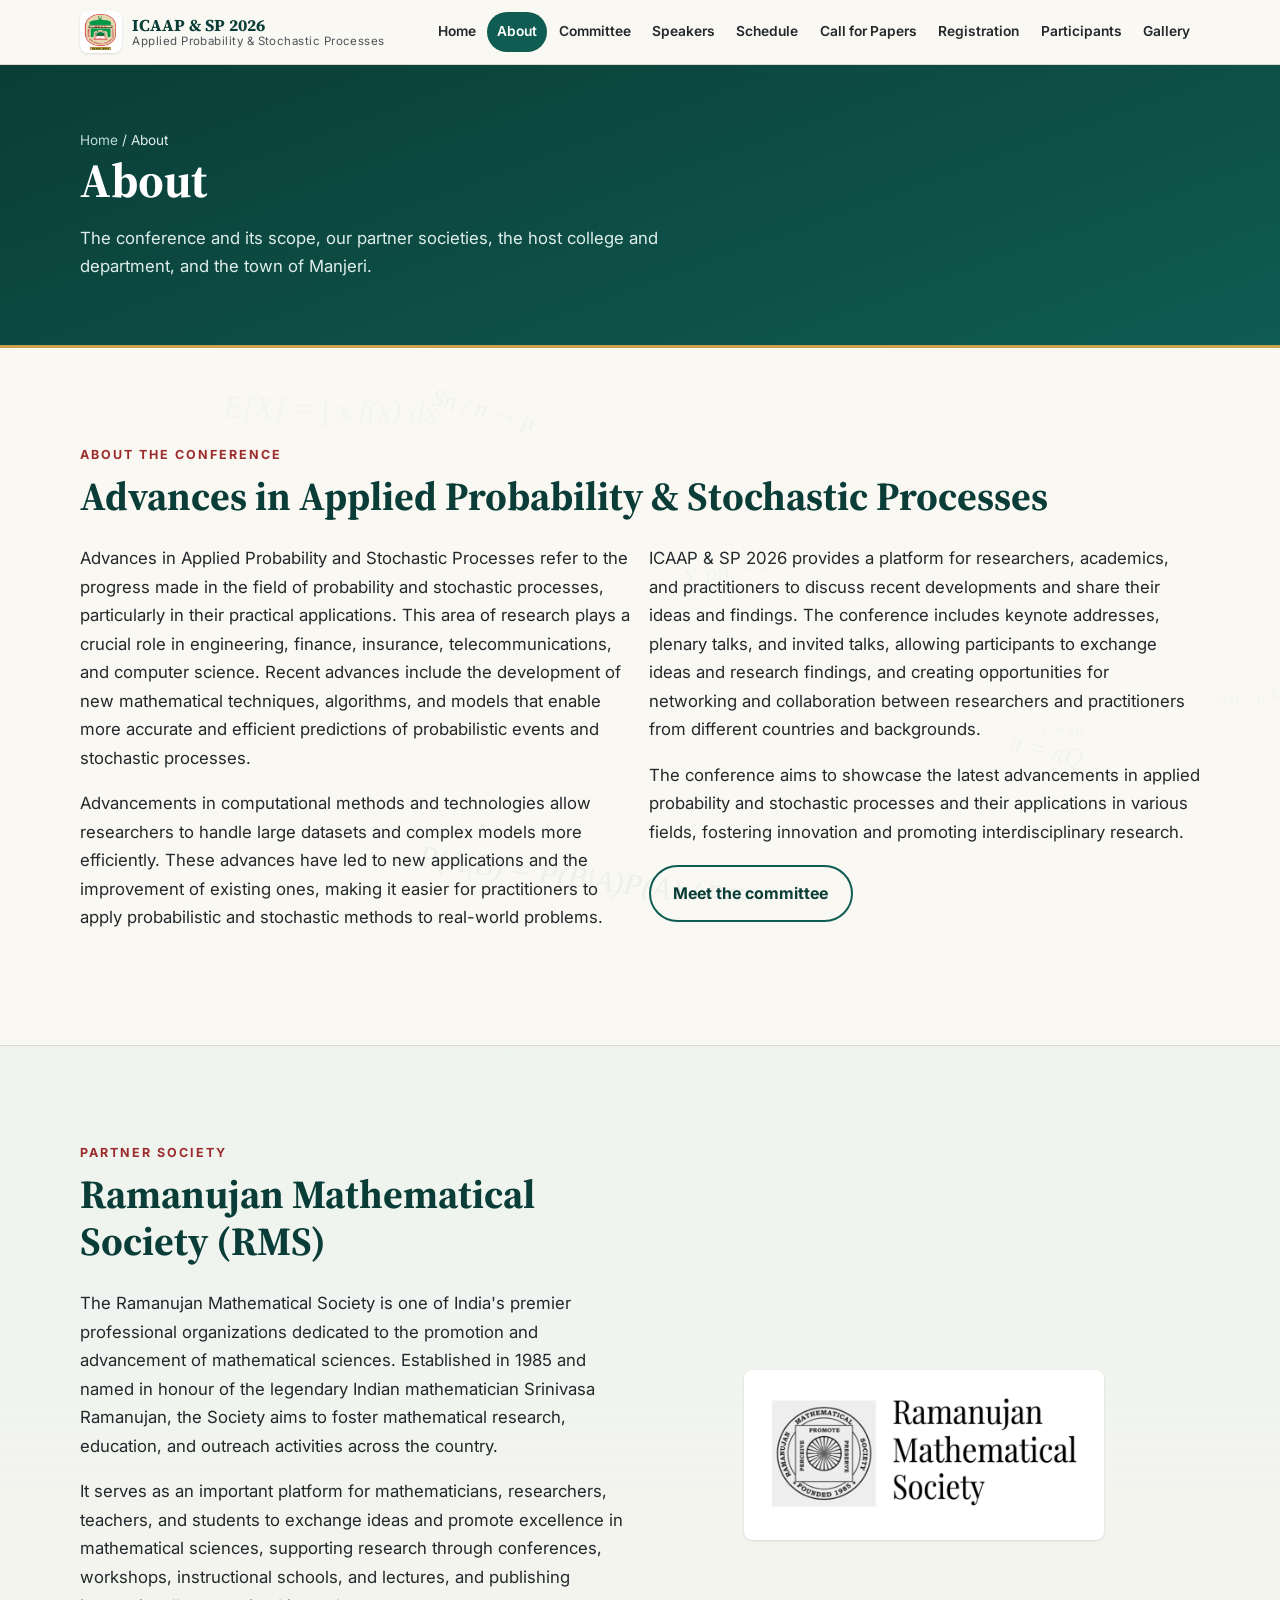
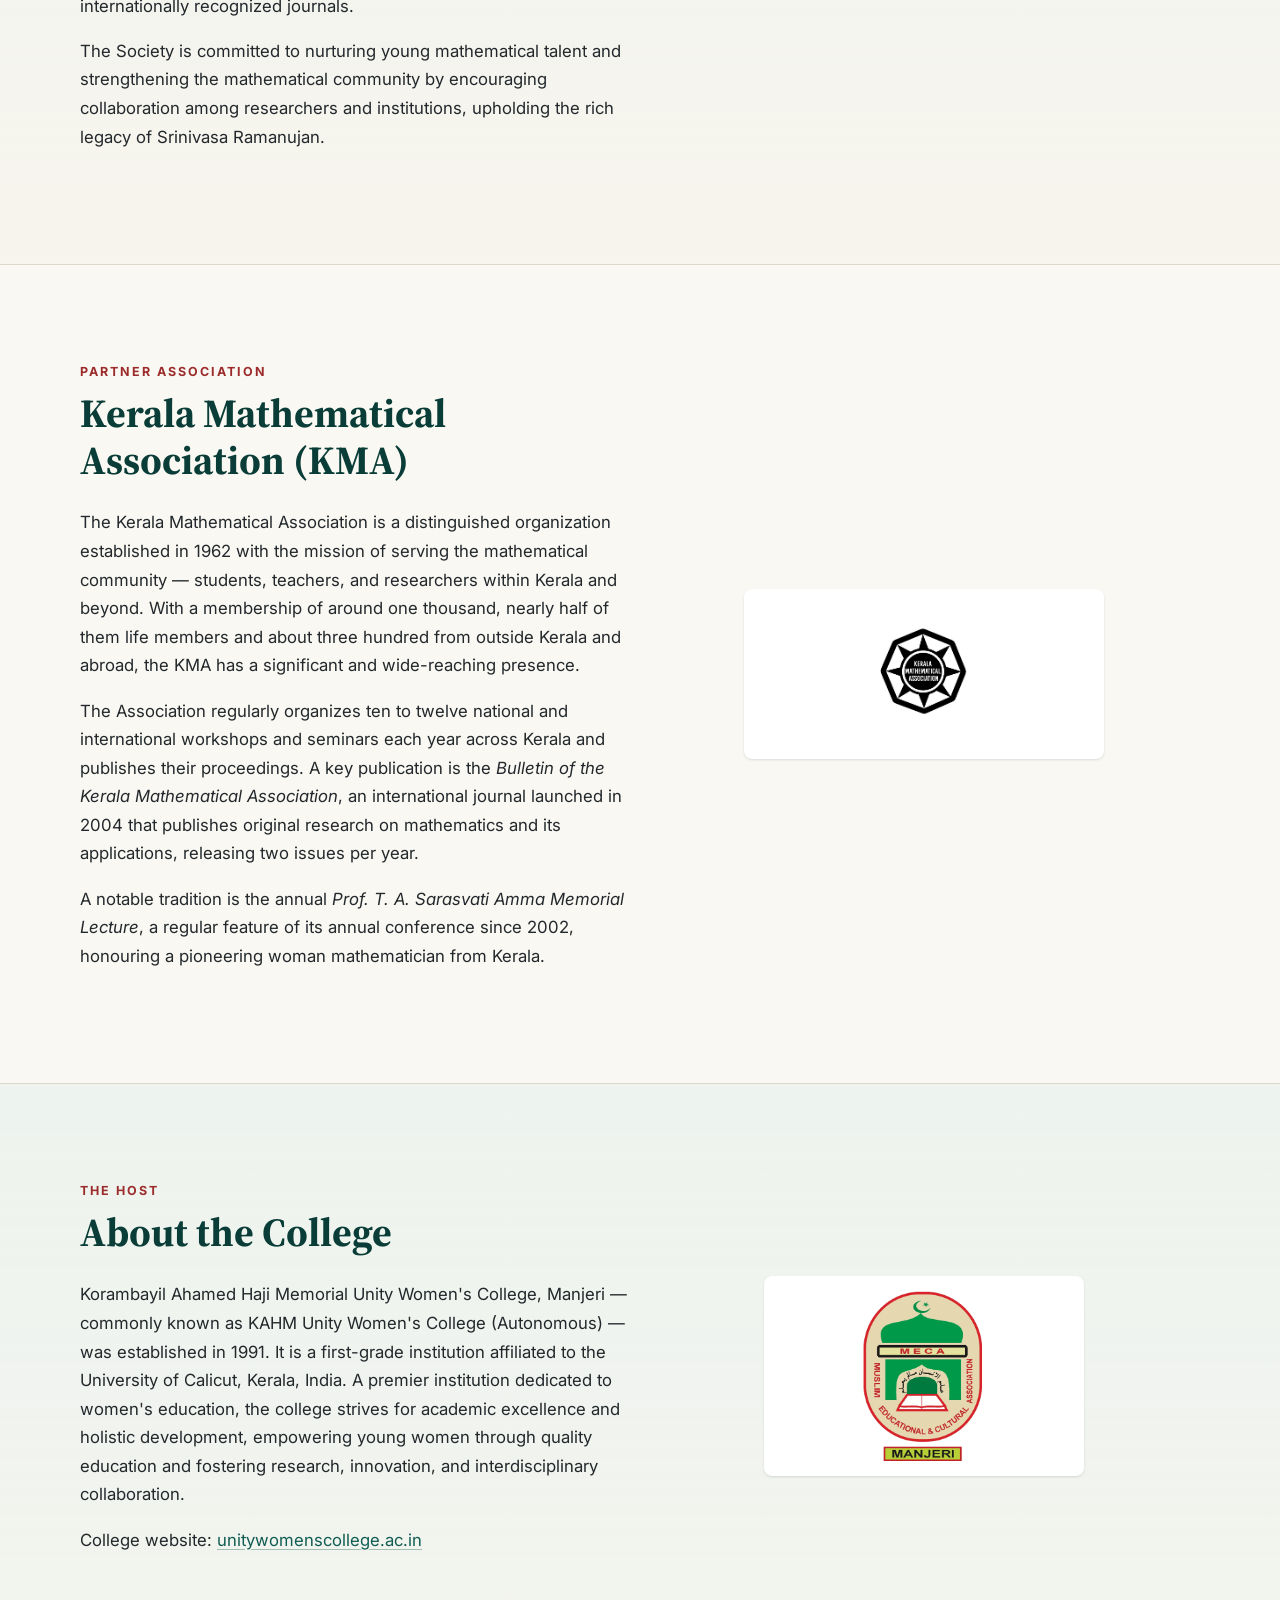
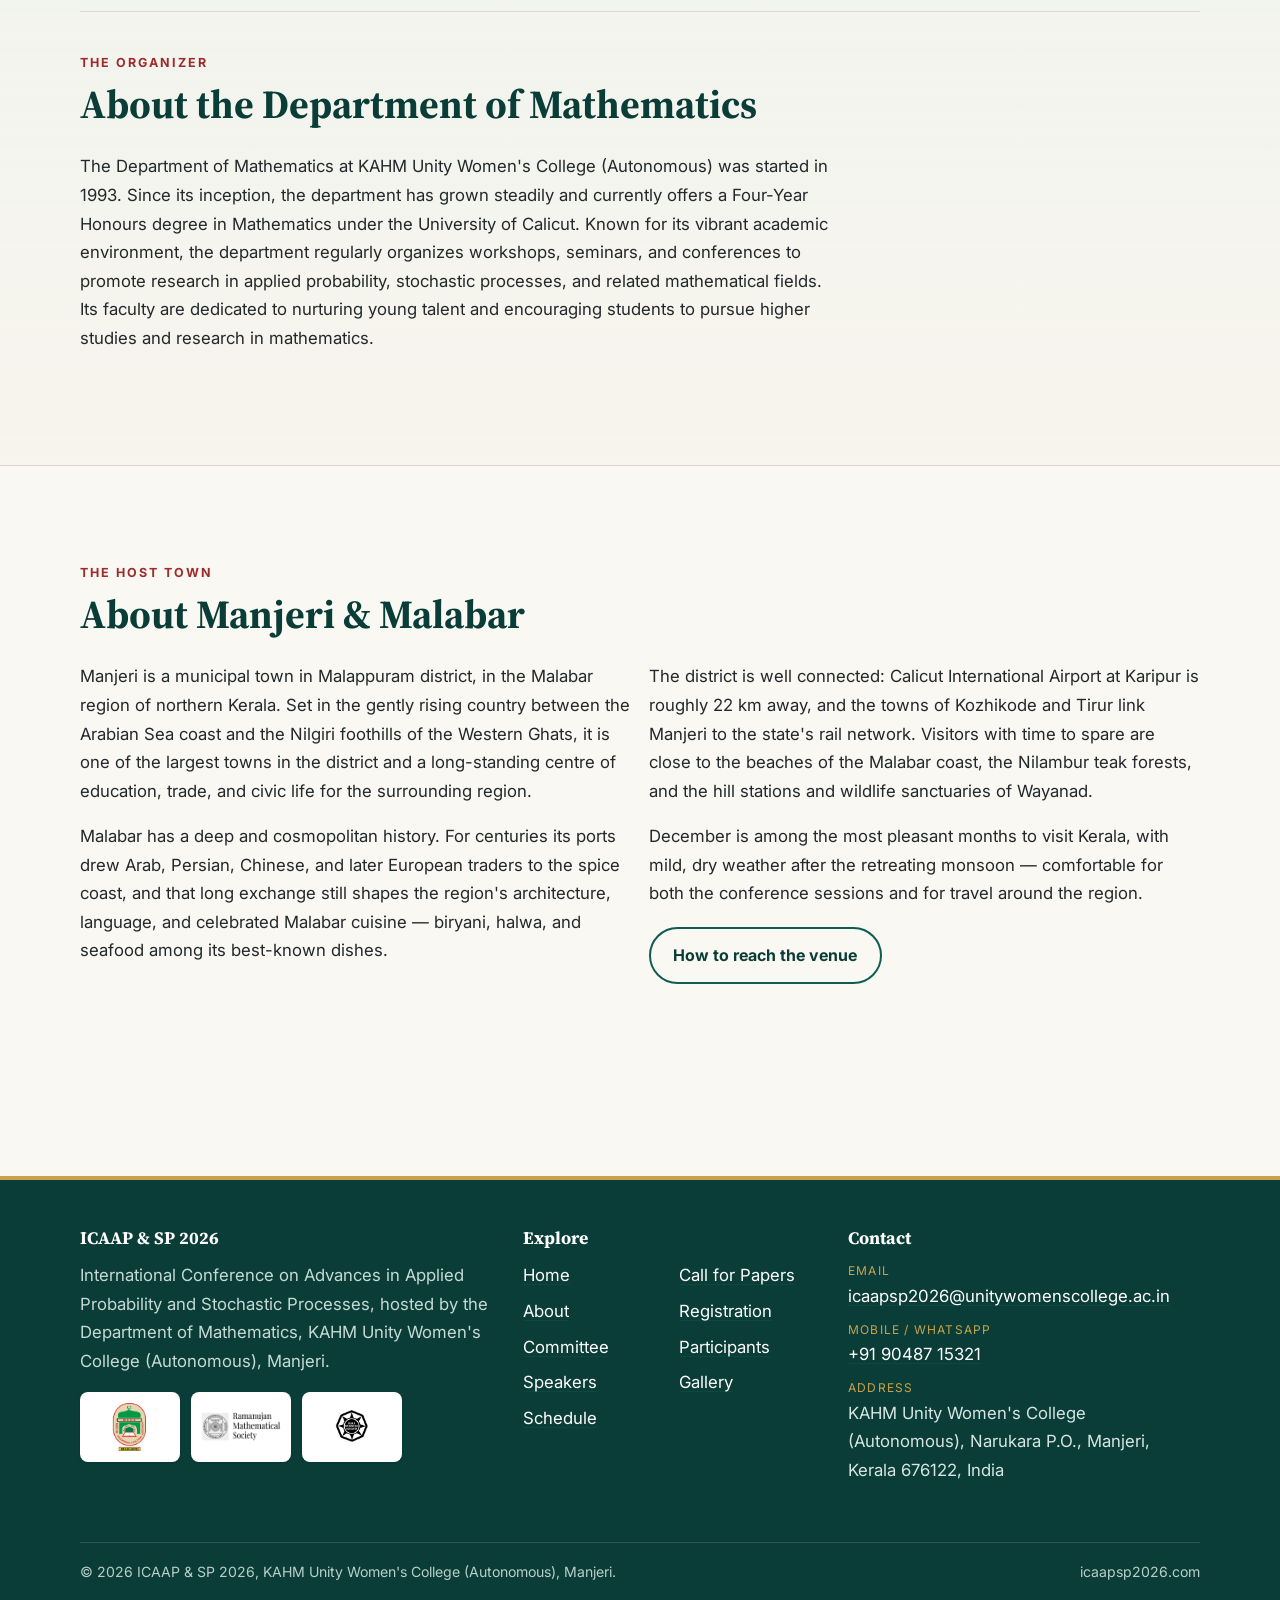
==== commit b6ac3c9a: "Use the college's full name, link its site, fix hero wrapping - Rename to "KAHM Unity Women's Colleg" ====
--- a/about.html
+++ b/about.html
@@ -4,7 +4,7 @@
   <meta charset="UTF-8">
   <meta name="viewport" content="width=device-width, initial-scale=1.0">
   <title>About — ICAAP &amp; SP 2026</title>
-  <meta name="description" content="About ICAAP & SP 2026: the conference and its scope, the Ramanujan Mathematical Society, the Kerala Mathematical Association, KAHM Unity Women's College, the Department of Mathematics, and the host town of Manjeri.">
+  <meta name="description" content="About ICAAP & SP 2026: the conference and its scope, the Ramanujan Mathematical Society, the Kerala Mathematical Association, KAHM Unity Women's College (Autonomous), the Department of Mathematics, and the host town of Manjeri.">
   <link rel="icon" type="image/svg+xml" href="assets/favicon.svg">
   <link rel="preconnect" href="https://fonts.googleapis.com">
   <link rel="preconnect" href="https://fonts.gstatic.com" crossorigin>
@@ -18,7 +18,7 @@
   <header class="site-header">
     <nav class="nav container" data-open="false" aria-label="Primary">
       <a class="brand" href="index.html">
-        <img src="assets/college-logo.png" alt="KAHM Unity Women's College logo">
+        <img src="assets/college-logo.png" alt="KAHM Unity Women's College (Autonomous) logo">
         <span class="brand__text">
           <span class="brand__title">ICAAP &amp; SP 2026</span>
           <span class="brand__sub">Applied Probability &amp; Stochastic Processes</span>
@@ -153,17 +153,17 @@
             <p class="section__eyebrow">The Host</p>
             <h2>About the College</h2>
             <p>Korambayil Ahamed Haji Memorial Unity Women's College, Manjeri — commonly known as KAHM
-              Unity Women's College — was established in 1991. It is a first-grade institution affiliated to
-              the University of Calicut, Kerala, India. A premier institution dedicated to women's
-              education, the college strives for academic excellence and holistic development, empowering
-              young women through quality education and fostering research, innovation, and
+              Unity Women's College (Autonomous) — was established in 1991. It is a first-grade institution
+              affiliated to the University of Calicut, Kerala, India. A premier institution dedicated to
+              women's education, the college strives for academic excellence and holistic development,
+              empowering young women through quality education and fostering research, innovation, and
               interdisciplinary collaboration.</p>
-            <!-- TODO: add official college website link when available -->
-            <p class="muted">College website: <em>link to be added.</em></p>
+            <p>College website:
+              <a href="https://unitywomenscollege.ac.in" target="_blank" rel="noopener">unitywomenscollege.ac.in</a></p>
           </div>
           <figure class="center" style="margin:0">
             <div class="logo-card" style="height:200px;width:100%;max-width:320px;margin-inline:auto">
-              <img src="assets/college-logo.png" alt="KAHM Unity Women's College logo" style="max-height:170px">
+              <img src="assets/college-logo.png" alt="KAHM Unity Women's College (Autonomous) logo" style="max-height:170px">
             </div>
           </figure>
         </div>
@@ -173,7 +173,7 @@
         <div class="prose" id="department">
           <p class="section__eyebrow">The Organizer</p>
           <h2>About the Department of Mathematics</h2>
-          <p>The Department of Mathematics at KAHM Unity Women's College was started in 1993. Since its
+          <p>The Department of Mathematics at KAHM Unity Women's College (Autonomous) was started in 1993. Since its
             inception, the department has grown steadily and currently offers a Four-Year Honours degree in
             Mathematics under the University of Calicut. Known for its vibrant academic environment, the
             department regularly organizes workshops, seminars, and conferences to promote research in
@@ -224,10 +224,10 @@
       <div>
         <h4>ICAAP &amp; SP 2026</h4>
         <p class="muted" style="color:#c6dad5">International Conference on Advances in Applied Probability
-          and Stochastic Processes, hosted by the Department of Mathematics, KAHM Unity Women's College,
+          and Stochastic Processes, hosted by the Department of Mathematics, KAHM Unity Women's College (Autonomous),
           Manjeri.</p>
         <div class="footer-logos" style="margin-top:1rem">
-          <div class="logo-card"><img src="assets/college-logo.png" alt="KAHM Unity Women's College"></div>
+          <div class="logo-card"><img src="assets/college-logo.png" alt="KAHM Unity Women's College (Autonomous)"></div>
           <div class="logo-card"><img src="assets/rms-logo.png" alt="Ramanujan Mathematical Society"></div>
           <div class="logo-card"><img src="assets/kma-logo.png" alt="Kerala Mathematical Association"></div>
         </div>
@@ -250,12 +250,11 @@
         <h4>Contact</h4>
         <div><span class="lbl">Email</span><a href="mailto:icaapsp2026@unitywomenscollege.ac.in">icaapsp2026@unitywomenscollege.ac.in</a></div>
         <div><span class="lbl">Mobile / WhatsApp</span><a href="https://wa.me/919048715321">+91 90487 15321</a></div>
-        <div><span class="lbl">Address</span>KAHM Unity Women's College, Narukara P.O., Manjeri,
-          Malappuram, Kerala 676122, India</div>
+        <div><span class="lbl">Address</span>KAHM Unity Women's College (Autonomous), Narukara P.O., Manjeri, Kerala 676122, India</div>
       </div>
     </div>
     <div class="container footer-bottom">
-      <span>&copy; 2026 ICAAP &amp; SP 2026, KAHM Unity Women's College, Manjeri.</span>
+      <span>&copy; 2026 ICAAP &amp; SP 2026, KAHM Unity Women's College (Autonomous), Manjeri.</span>
       <span>icaapsp2026.com</span>
     </div>
   </footer>
--- a/css/styles.css
+++ b/css/styles.css
@@ -152,7 +152,9 @@
 .hero h1 { color: var(--white); font-size: clamp(2rem, 5.2vw, 3.5rem); margin: 0 0 .35em; letter-spacing: -.01em; }
 .hero .acronym { color: var(--gold); }
 .hero__meta { display: flex; flex-wrap: wrap; gap: .6rem 1.4rem; margin: 1.3rem 0 1.6rem; font-size: 1.08rem; }
-.hero__meta span { display: inline-flex; align-items: center; gap: .5rem; color: #eaf3f0; }
+/* Only the direct children are flex items: the icon and one single run of text.
+   Keeping the text in one child stops a gap opening up when the venue wraps. */
+.hero__meta > span { display: inline-flex; align-items: baseline; gap: .5rem; color: #eaf3f0; }
 .hero__meta strong { color: var(--white); }
 .hero__assoc { margin-top: 1.6rem; color: #cfe3de; font-size: .95rem; }
 .hero__full { max-width: 60ch; color: #dfeeea; font-size: 1.15rem; }
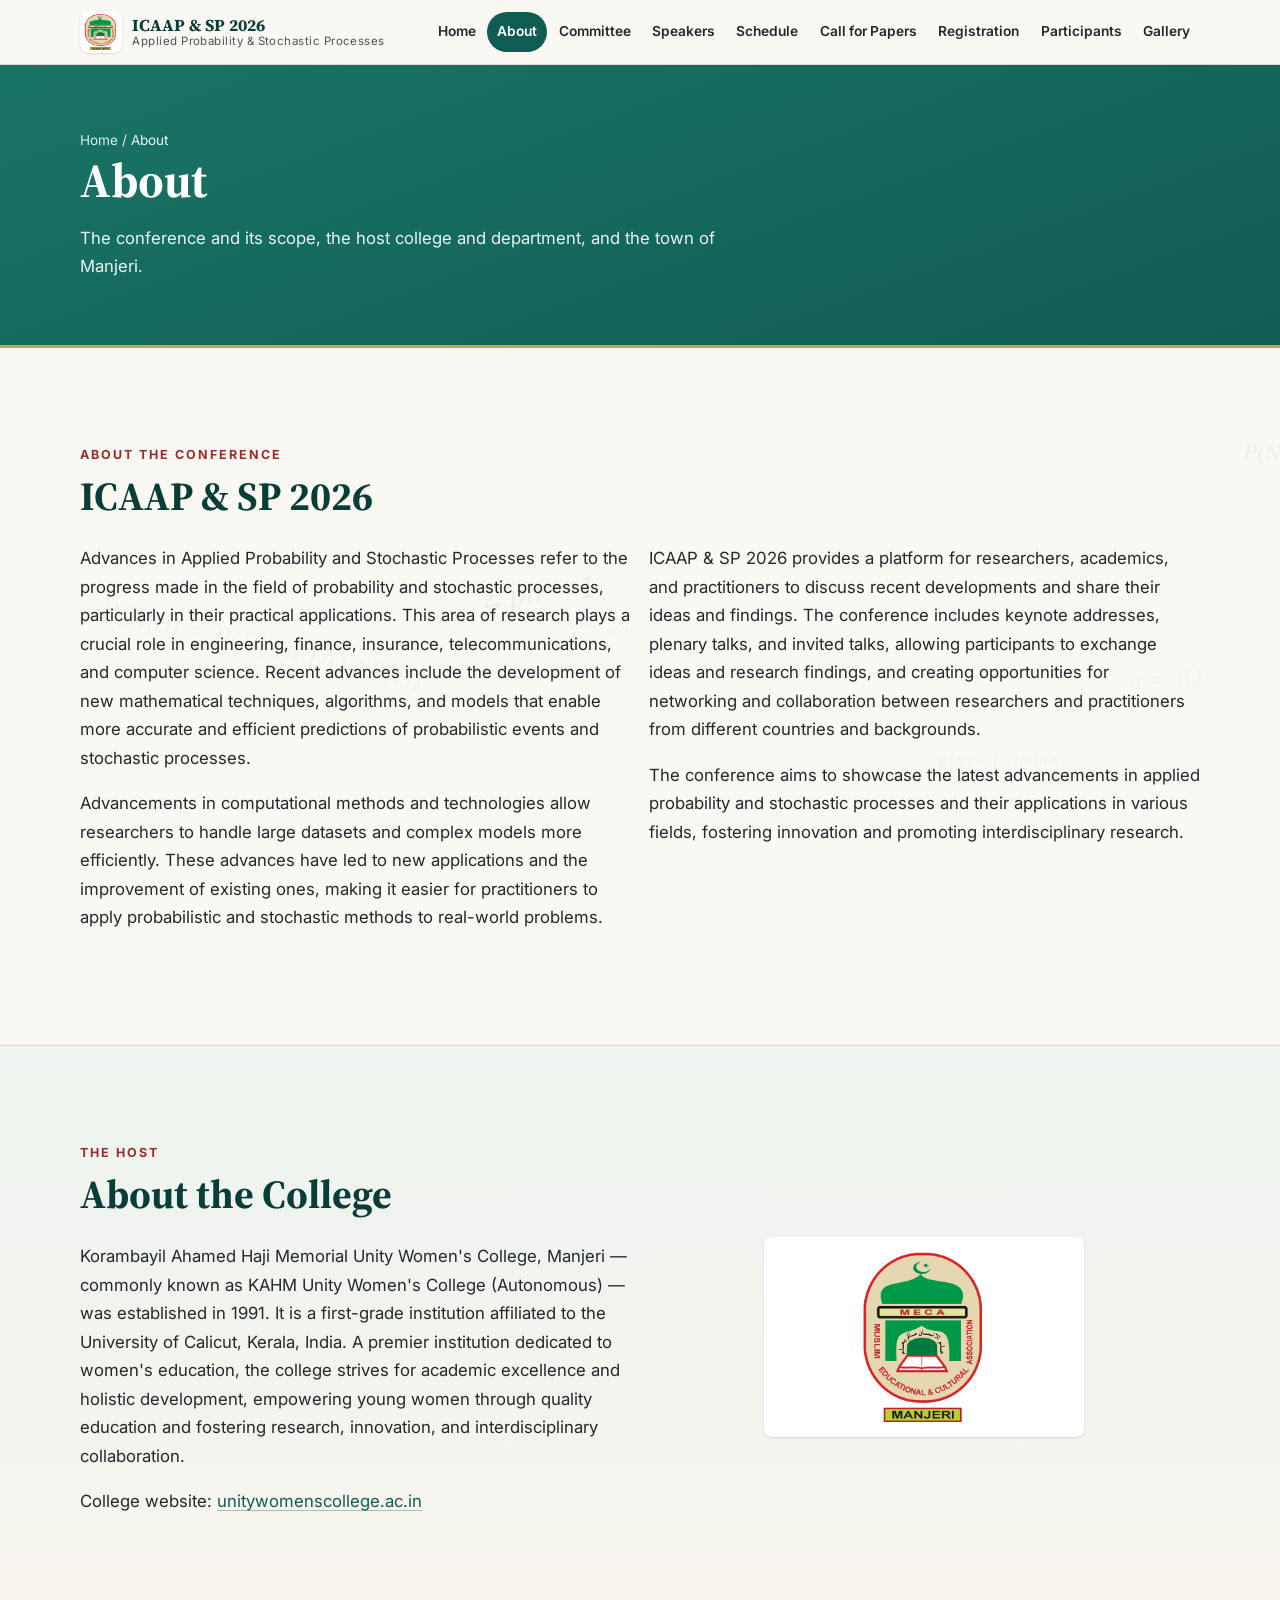
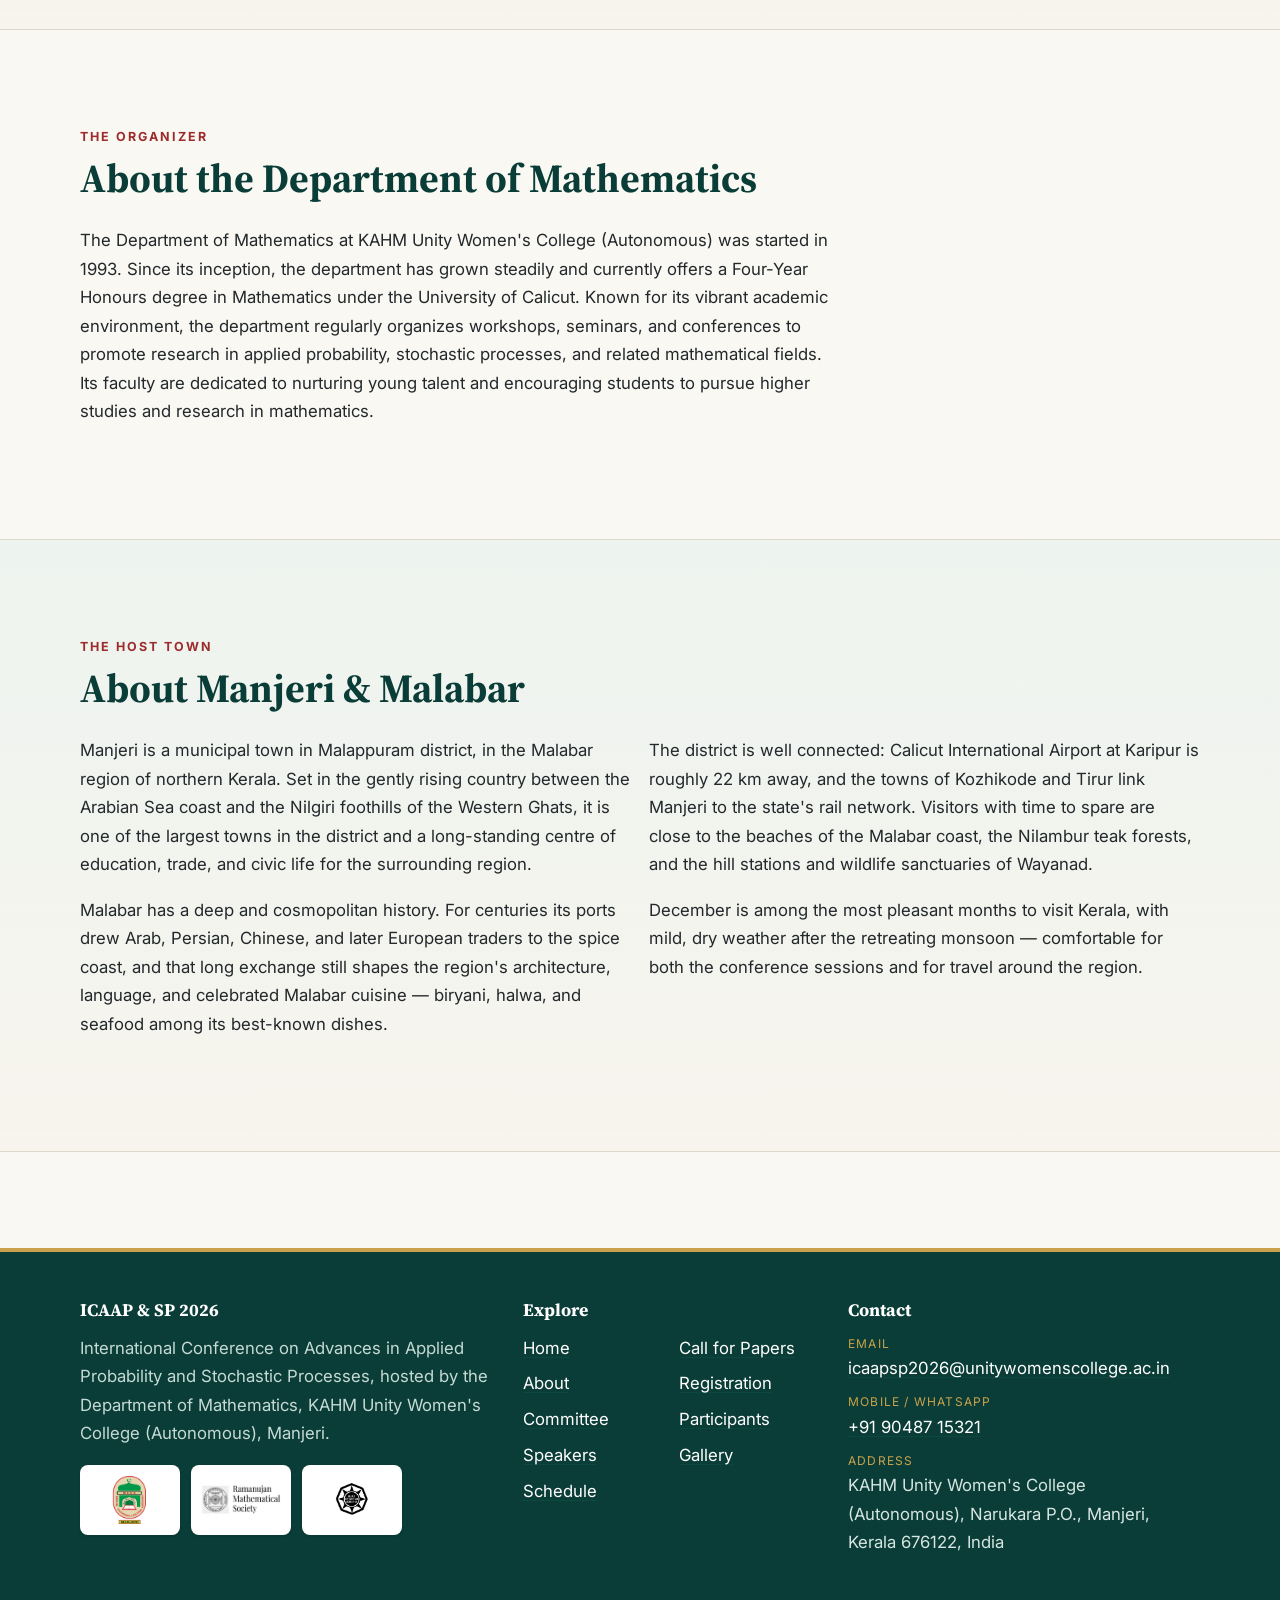
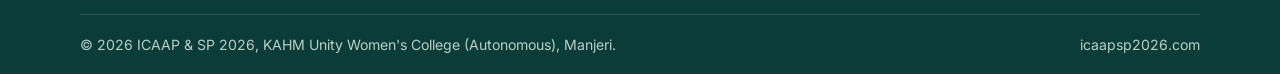
==== commit e7cde86d: "Reorder pages to match the previous year's site, lighten the greens Second pass over the site, one p" ====
--- a/about.html
+++ b/about.html
@@ -46,8 +46,7 @@
     <div class="container">
       <p class="breadcrumb"><a href="index.html">Home</a> / About</p>
       <h1>About</h1>
-      <p>The conference and its scope, our partner societies, the host college and department, and the
-        town of Manjeri.</p>
+      <p>The conference and its scope, the host college and department, and the town of Manjeri.</p>
     </div>
   </div>
 
@@ -56,7 +55,7 @@
     <section class="section" id="conference">
       <div class="container">
         <p class="section__eyebrow">About the Conference</p>
-        <h2>Advances in Applied Probability &amp; Stochastic Processes</h2>
+        <h2>ICAAP &amp; SP 2026</h2>
         <div class="grid grid--2" style="margin-top:1.5rem">
           <div class="prose">
             <p>Advances in Applied Probability and Stochastic Processes refer to the progress made in the
@@ -79,15 +78,15 @@
             <p>The conference aims to showcase the latest advancements in applied probability and stochastic
               processes and their applications in various fields, fostering innovation and promoting
               interdisciplinary research.</p>
-            <div class="btn-row" style="margin-top:1.2rem">
-              <a class="btn btn--ghost" href="committee.html">Meet the committee</a>
-            </div>
-          </div>
-        </div>
-      </div>
-    </section>
-
-    <!-- ----------------------------- RMS -------------------------------- -->
+          </div>
+        </div>
+      </div>
+    </section>
+
+    <!-- ------------------------- RMS &amp; KMA -----------------------------
+         Hidden: the previous year's site has no partner-society sections.
+         TODO: restore if the client wants them back.
+
     <section class="section section--tint" id="rms">
       <div class="container">
         <div class="grid grid--2" style="align-items:center">
@@ -115,7 +114,6 @@
       </div>
     </section>
 
-    <!-- ----------------------------- KMA -------------------------------- -->
     <section class="section" id="kma">
       <div class="container">
         <div class="grid grid--2" style="align-items:center">
@@ -145,6 +143,8 @@
       </div>
     </section>
 
+    -->
+
     <!-- --------------------------- COLLEGE ------------------------------ -->
     <section class="section section--tint" id="college">
       <div class="container">
@@ -167,10 +167,13 @@
             </div>
           </figure>
         </div>
-
-        <hr class="divider">
-
-        <div class="prose" id="department">
+      </div>
+    </section>
+
+    <!-- -------------------------- DEPARTMENT ---------------------------- -->
+    <section class="section" id="department">
+      <div class="container">
+        <div class="prose">
           <p class="section__eyebrow">The Organizer</p>
           <h2>About the Department of Mathematics</h2>
           <p>The Department of Mathematics at KAHM Unity Women's College (Autonomous) was started in 1993. Since its
@@ -186,7 +189,7 @@
 
     <!-- ------------------------- ABOUT MANJERI -------------------------- -->
     <!-- DRAFT: written by us for client review — please verify local details. -->
-    <section class="section" id="manjeri">
+    <section class="section section--tint" id="manjeri">
       <div class="container">
         <p class="section__eyebrow">The Host Town</p>
         <h2>About Manjeri &amp; Malabar</h2>
@@ -209,9 +212,6 @@
             <p>December is among the most pleasant months to visit Kerala, with mild, dry weather after the
               retreating monsoon — comfortable for both the conference sessions and for travel around the
               region.</p>
-            <div class="btn-row" style="margin-top:1.2rem">
-              <a class="btn btn--ghost" href="index.html#reach">How to reach the venue</a>
-            </div>
           </div>
         </div>
       </div>
--- a/css/styles.css
+++ b/css/styles.css
@@ -9,6 +9,7 @@
   --teal-900: #0a3d37;
   --teal-800: #0f5c52;
   --teal-700: #167066;
+  --teal-600: #1a7466;
   --teal-100: #e3efec;
   --maroon:   #9c2b2b;
   --maroon-dark: #7c1f1f;
@@ -144,11 +145,19 @@
   position: relative; color: var(--white);
   background:
     radial-gradient(1200px 500px at 80% -10%, rgba(201,162,75,.22), transparent 60%),
-    linear-gradient(160deg, var(--teal-900), var(--teal-800) 60%, #0c4a43);
+    linear-gradient(160deg, #2a8b7c, var(--teal-700) 60%, var(--teal-800));
   border-bottom: 3px solid var(--gold);
   overflow: hidden;
 }
-.hero__inner { padding-block: clamp(3.5rem, 9vw, 7rem); position: relative; z-index: 1; }
+/* Photo backdrop. TODO: client to supply assets/hero.jpg — until the file exists the
+   url() simply fails to load and the gradient above shows through unchanged. */
+.hero::after {
+  content: ""; position: absolute; inset: 0; z-index: 0;
+  background: linear-gradient(160deg, rgba(8,58,53,.35), rgba(8,58,53,.15)), url("../assets/hero.jpg") center/cover no-repeat;
+}
+/* text-shadow keeps the white type legible now that the photo overlay is light */
+.hero__inner { padding-block: clamp(3.5rem, 9vw, 7rem); position: relative; z-index: 1;
+  text-shadow: 0 1px 12px rgba(4,32,29,.55); }
 .hero h1 { color: var(--white); font-size: clamp(2rem, 5.2vw, 3.5rem); margin: 0 0 .35em; letter-spacing: -.01em; }
 .hero .acronym { color: var(--gold); }
 .hero__meta { display: flex; flex-wrap: wrap; gap: .6rem 1.4rem; margin: 1.3rem 0 1.6rem; font-size: 1.08rem; }
@@ -167,6 +176,8 @@
   box-shadow: var(--shadow-sm); display: grid; place-items: center; height: 96px; width: 150px;
 }
 .logo-card img { max-height: 72px; width: auto; object-fit: contain; }
+/* placeholder slot while the client's logos are pending */
+.logo-card--empty { background: rgba(255,255,255,.55); border: 1px dashed var(--line); box-shadow: none; }
 .logostrip figcaption { margin-top: .5rem; font-size: .8rem; color: var(--ink-soft); max-width: 150px; }
 
 /* ------------------------------ cards ---------------------------------- */
@@ -200,6 +211,46 @@
 .topics { columns: 2; column-gap: 2.5rem; list-style: none; padding: 0; }
 .topics li { break-inside: avoid; padding: .45rem 0 .45rem 1.7rem; position: relative; border-bottom: 1px dashed var(--line); }
 .topics li::before { content: "∑"; position: absolute; left: 0; color: var(--teal-700); font-family: var(--serif); font-weight: 700; }
+
+/* plain name list — no cards, used on Home so the page stays short */
+.namelist { list-style: none; padding: 0; margin: 0; columns: 2; column-gap: 2.5rem; }
+.namelist li { break-inside: avoid; padding: .35rem 0; color: var(--ink); }
+
+/* compact fee lines — the full tables live on registration.html */
+.feelines { list-style: none; padding: 0; margin: 0; max-width: 34rem; }
+.center .feelines { margin-inline: auto; }
+
+/* ------------------------------ gallery -------------------------------- */
+/* empty photo slot — swap the .ph div for an <img> when the picture arrives */
+.ph {
+  aspect-ratio: 16 / 9; background: rgba(255,255,255,.55);
+  border: 1px dashed var(--line); border-radius: var(--radius-sm);
+}
+.carousel {
+  display: flex; gap: 1rem; overflow-x: auto; scroll-snap-type: x mandatory;
+  padding: .5rem 4% 1.4rem; margin-top: 1.5rem; scroll-padding-inline: 4%;
+}
+.carousel__item { flex: 0 0 min(78%, 640px); margin: 0; scroll-snap-align: start; }
+.carousel__item img, .photogrid__item img {
+  width: 100%; aspect-ratio: 16 / 9; object-fit: cover;
+  border-radius: var(--radius-sm); box-shadow: var(--shadow-sm);
+}
+.photogrid { display: grid; grid-template-columns: repeat(auto-fill, minmax(240px, 1fr)); gap: 1rem; }
+.photogrid__item { margin: 0; }
+
+/* numbered registration steps */
+.steps { margin: 0; padding-left: 1.3rem; max-width: 60ch; }
+.steps li { padding: .3rem 0; }
+.note-strong { margin-top: .6rem; font-weight: 600; color: var(--maroon); }
+
+/* stacked fee groups on the registration page — one under another, never side by side */
+.feegroup { margin-top: 2rem; }
+.feegroup h3 { margin: 0 0 .6rem; color: var(--teal-800); font-size: 1.05rem; }
+.feelines li {
+  display: flex; justify-content: space-between; gap: 1rem;
+  padding: .6rem 0; border-bottom: 1px dashed var(--line); text-align: left;
+}
+.feelines .amt { font-family: var(--serif); font-weight: 700; color: var(--maroon); white-space: nowrap; }
 
 /* ------------------------------ timeline ------------------------------- */
 .timeline { list-style: none; padding: 0; margin: 0; display: grid; gap: .9rem; }
@@ -267,14 +318,16 @@
   display: flex; flex-wrap: wrap; gap: .4rem 1rem; justify-content: space-between; }
 
 /* ------------------------------ page head ------------------------------ */
+/* Lighter green than the footer/hero teal — client asked for the page banners to lift.
+   Kept dark enough that white type still clears AA on the small breadcrumb text. */
 .pagehead {
-  background: linear-gradient(160deg, var(--teal-900), var(--teal-800));
+  background: linear-gradient(160deg, var(--teal-600), var(--teal-800));
   color: var(--white); border-bottom: 3px solid var(--gold); padding-block: clamp(2.4rem, 6vw, 4rem);
 }
 .pagehead h1 { color: var(--white); font-size: clamp(1.9rem, 4.5vw, 3rem); margin: 0 0 .3em; }
-.pagehead p { color: #dfeeea; max-width: 60ch; margin: 0; }
-.breadcrumb { font-size: .85rem; color: #bcdcd4; margin-bottom: .6rem; }
-.breadcrumb a { color: #bcdcd4; }
+.pagehead p { color: #eaf6f3; max-width: 60ch; margin: 0; }
+.breadcrumb { font-size: .85rem; color: #dbeee9; margin-bottom: .6rem; }
+.breadcrumb a { color: #dbeee9; }
 
 /* --------------------------- responsive -------------------------------- */
 /* Nine nav items no longer fit beside the brand, so the menu collapses to the
@@ -295,6 +348,7 @@
   .keynote { grid-template-columns: 1fr; text-align: center; }
   .keynote img { margin-inline: auto; }
   .topics { columns: 1; }
+  .namelist { columns: 1; }
   .timeline li { grid-template-columns: 1fr; gap: .2rem; }
   .footer-grid { grid-template-columns: 1fr; gap: 1.6rem; }
 }
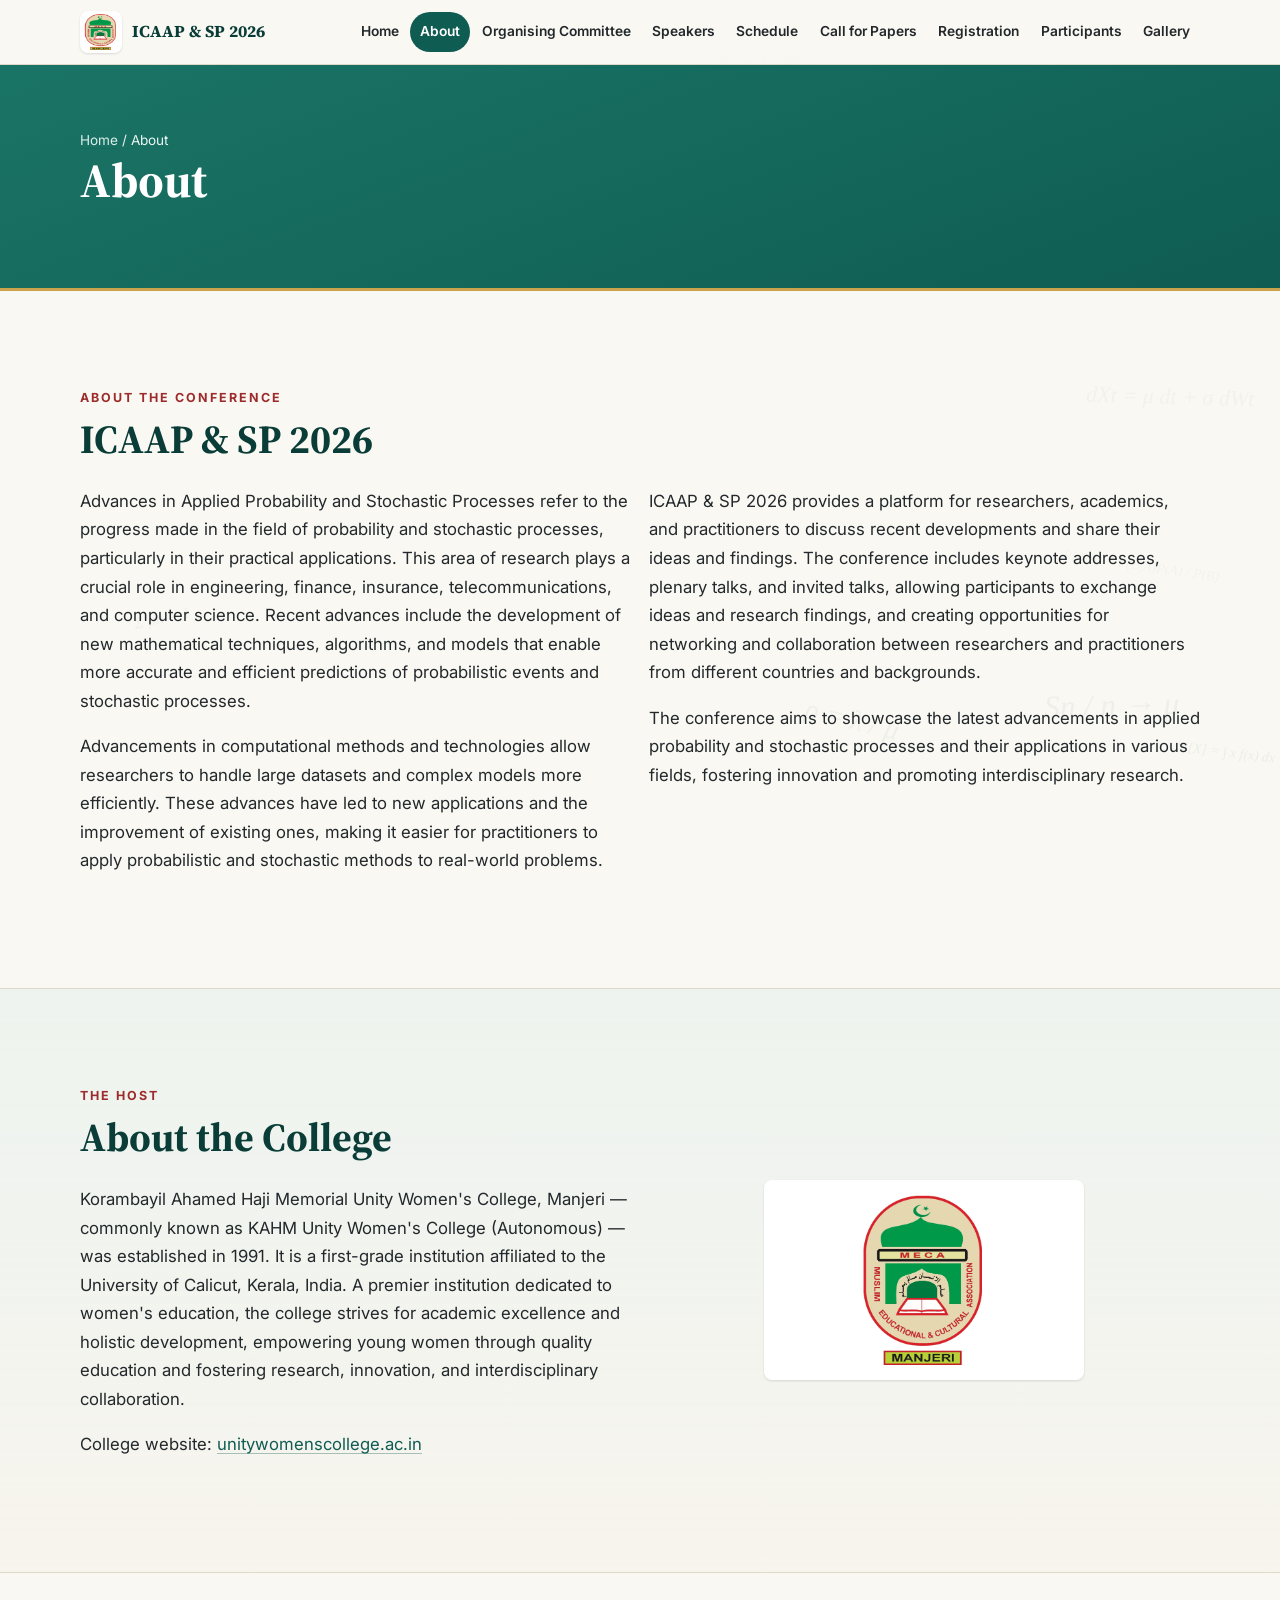
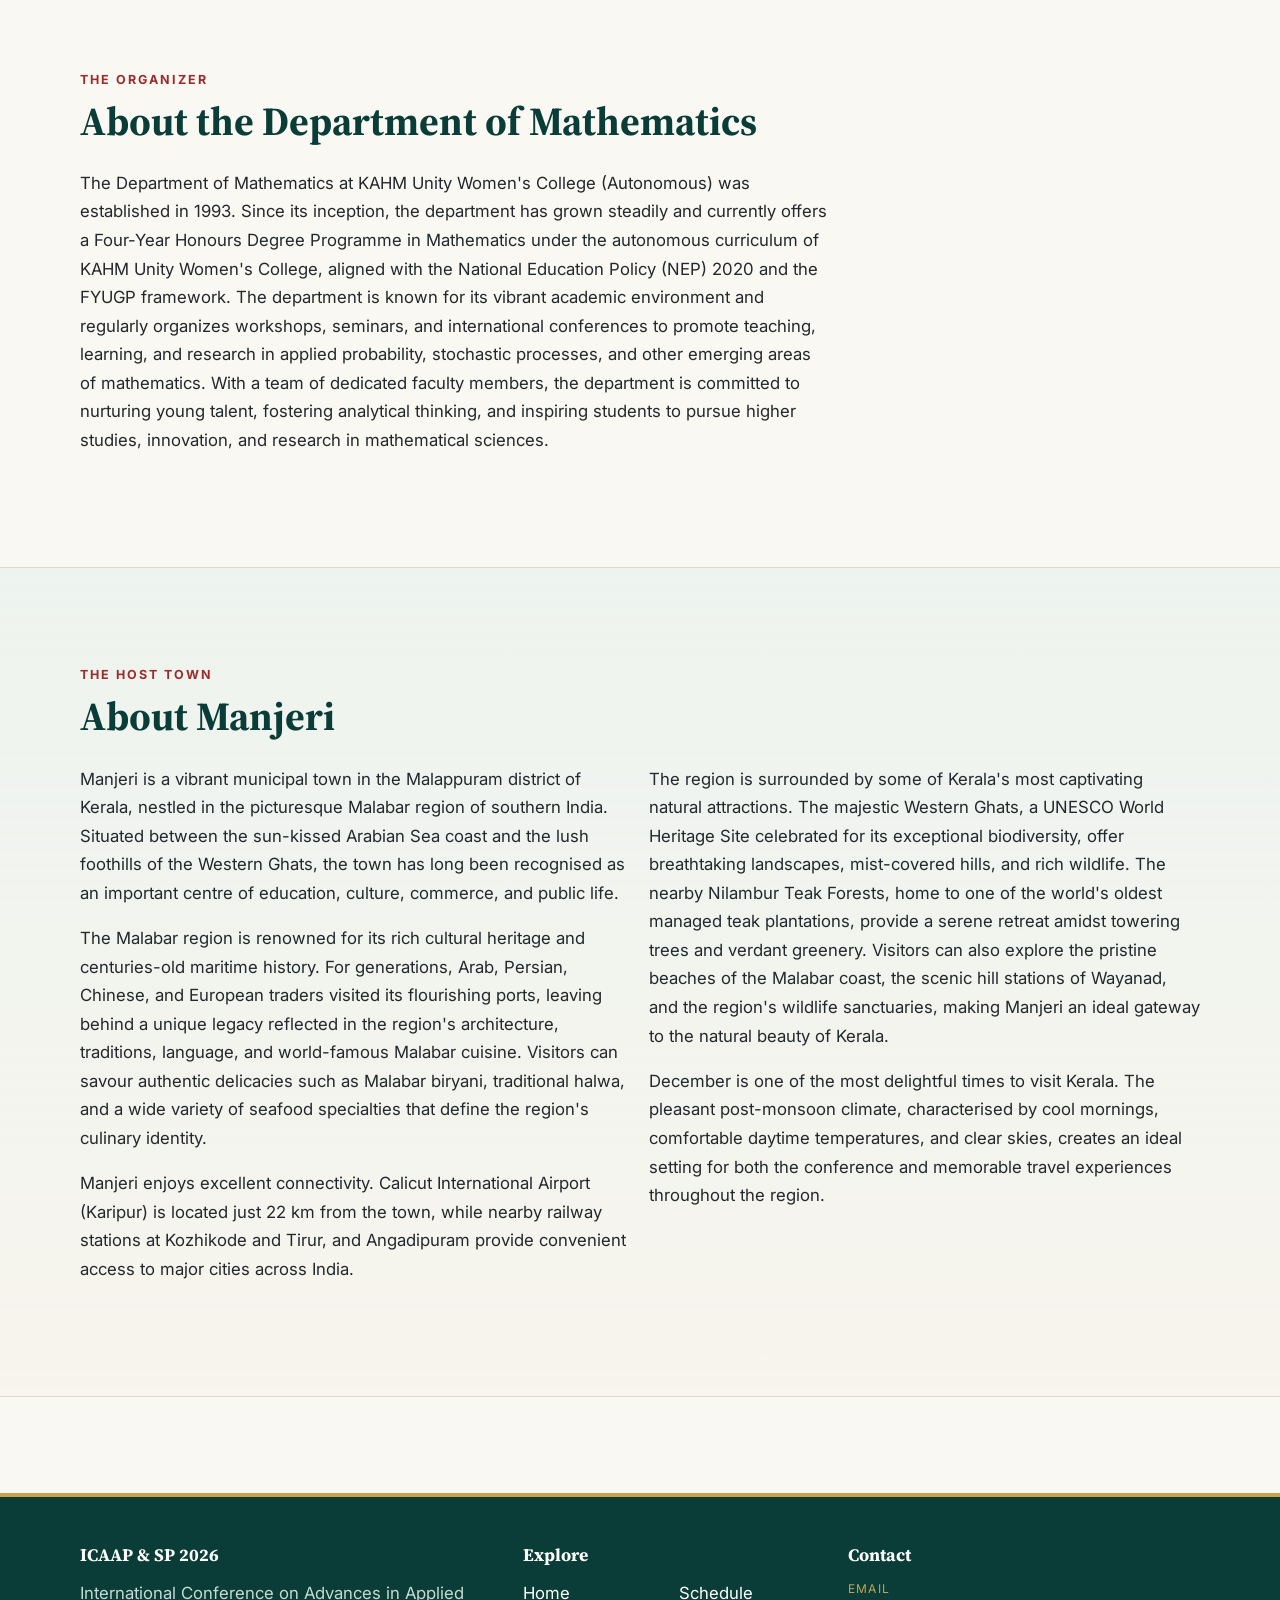
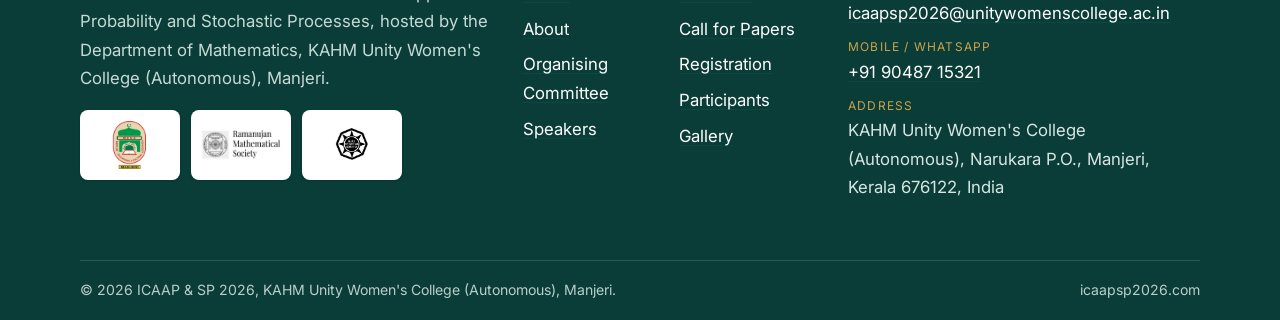
==== commit f31fda26: "@ Add speaker portraits, revamp registration, embed live Sheets - speakers: plenary and invited rost" ====
--- a/about.html
+++ b/about.html
@@ -21,7 +21,6 @@
         <img src="assets/college-logo.png" alt="KAHM Unity Women's College (Autonomous) logo">
         <span class="brand__text">
           <span class="brand__title">ICAAP &amp; SP 2026</span>
-          <span class="brand__sub">Applied Probability &amp; Stochastic Processes</span>
         </span>
       </a>
       <button class="nav__toggle" type="button" aria-label="Toggle menu" aria-expanded="false" aria-controls="nav-links">
@@ -30,7 +29,7 @@
       <ul class="nav__links" id="nav-links">
         <li><a href="index.html">Home</a></li>
         <li><a href="about.html" aria-current="page">About</a></li>
-        <li><a href="committee.html">Committee</a></li>
+        <li><a href="committee.html">Organising Committee</a></li>
         <li><a href="speakers.html">Speakers</a></li>
         <li><a href="schedule.html">Schedule</a></li>
         <li><a href="call-for-papers.html">Call for Papers</a></li>
@@ -46,7 +45,7 @@
     <div class="container">
       <p class="breadcrumb"><a href="index.html">Home</a> / About</p>
       <h1>About</h1>
-      <p>The conference and its scope, the host college and department, and the town of Manjeri.</p>
+      <!-- <p>The conference and its scope, the host college and department, and the town of Manjeri.</p> -->
     </div>
   </div>
 
@@ -176,42 +175,56 @@
         <div class="prose">
           <p class="section__eyebrow">The Organizer</p>
           <h2>About the Department of Mathematics</h2>
-          <p>The Department of Mathematics at KAHM Unity Women's College (Autonomous) was started in 1993. Since its
-            inception, the department has grown steadily and currently offers a Four-Year Honours degree in
-            Mathematics under the University of Calicut. Known for its vibrant academic environment, the
-            department regularly organizes workshops, seminars, and conferences to promote research in
-            applied probability, stochastic processes, and related mathematical fields. Its faculty are
-            dedicated to nurturing young talent and encouraging students to pursue higher studies and
-            research in mathematics.</p>
+          <p>The Department of Mathematics at KAHM Unity Women's College (Autonomous)
+             was established in 1993. Since its inception, the department has grown steadily
+              and currently offers a Four-Year Honours Degree Programme in Mathematics under
+               the autonomous curriculum of KAHM Unity Women's College, 
+               aligned with the National Education Policy (NEP) 2020 and the FYUGP framework. 
+               The department is known for its vibrant academic environment and regularly 
+               organizes workshops, seminars, and international conferences to promote teaching, 
+               learning, and research in applied probability, stochastic processes, and other 
+               emerging areas of mathematics. With a team of dedicated faculty members, 
+               the department is committed to nurturing young talent, fostering analytical thinking,
+                and inspiring students to pursue higher studies, innovation, and research in 
+                mathematical sciences.
+</p>
         </div>
       </div>
     </section>
 
     <!-- ------------------------- ABOUT MANJERI -------------------------- -->
-    <!-- DRAFT: written by us for client review — please verify local details. -->
     <section class="section section--tint" id="manjeri">
       <div class="container">
         <p class="section__eyebrow">The Host Town</p>
-        <h2>About Manjeri &amp; Malabar</h2>
+        <h2>About Manjeri</h2>
         <div class="grid grid--2" style="margin-top:1.5rem">
           <div class="prose">
-            <p>Manjeri is a municipal town in Malappuram district, in the Malabar region of northern
-              Kerala. Set in the gently rising country between the Arabian Sea coast and the Nilgiri
-              foothills of the Western Ghats, it is one of the largest towns in the district and a
-              long-standing centre of education, trade, and civic life for the surrounding region.</p>
-            <p>Malabar has a deep and cosmopolitan history. For centuries its ports drew Arab, Persian,
-              Chinese, and later European traders to the spice coast, and that long exchange still shapes
-              the region's architecture, language, and celebrated Malabar cuisine — biryani, halwa, and
-              seafood among its best-known dishes.</p>
-          </div>
-          <div class="prose">
-            <p>The district is well connected: Calicut International Airport at Karipur is roughly 22 km
-              away, and the towns of Kozhikode and Tirur link Manjeri to the state's rail network. Visitors
-              with time to spare are close to the beaches of the Malabar coast, the Nilambur teak forests,
-              and the hill stations and wildlife sanctuaries of Wayanad.</p>
-            <p>December is among the most pleasant months to visit Kerala, with mild, dry weather after the
-              retreating monsoon — comfortable for both the conference sessions and for travel around the
-              region.</p>
+            <p>Manjeri is a vibrant municipal town in the Malappuram district of Kerala, nestled in the
+              picturesque Malabar region of southern India. Situated between the sun-kissed Arabian Sea coast
+              and the lush foothills of the Western Ghats, the town has long been recognised as an important
+              centre of education, culture, commerce, and public life.</p>
+            <p>The Malabar region is renowned for its rich cultural heritage and centuries-old maritime
+              history. For generations, Arab, Persian, Chinese, and European traders visited its flourishing
+              ports, leaving behind a unique legacy reflected in the region's architecture, traditions,
+              language, and world-famous Malabar cuisine. Visitors can savour authentic delicacies such as
+              Malabar biryani, traditional halwa, and a wide variety of seafood specialties that define the
+              region's culinary identity.</p>
+            <p>Manjeri enjoys excellent connectivity. Calicut International Airport (Karipur) is located just
+              22 km from the town, while nearby railway stations at Kozhikode and Tirur, and Angadipuram
+              provide convenient access to major cities across India.</p>
+          </div>
+          <div class="prose">
+            <p>The region is surrounded by some of Kerala's most captivating natural attractions. The
+              majestic Western Ghats, a UNESCO World Heritage Site celebrated for its exceptional
+              biodiversity, offer breathtaking landscapes, mist-covered hills, and rich wildlife. The nearby
+              Nilambur Teak Forests, home to one of the world's oldest managed teak plantations, provide a
+              serene retreat amidst towering trees and verdant greenery. Visitors can also explore the
+              pristine beaches of the Malabar coast, the scenic hill stations of Wayanad, and the region's
+              wildlife sanctuaries, making Manjeri an ideal gateway to the natural beauty of Kerala.</p>
+            <p>December is one of the most delightful times to visit Kerala. The pleasant post-monsoon
+              climate, characterised by cool mornings, comfortable daytime temperatures, and clear skies,
+              creates an ideal setting for both the conference and memorable travel experiences throughout
+              the region.</p>
           </div>
         </div>
       </div>
@@ -237,7 +250,7 @@
         <ul class="footer-nav">
           <li><a href="index.html">Home</a></li>
           <li><a href="about.html">About</a></li>
-          <li><a href="committee.html">Committee</a></li>
+          <li><a href="committee.html">Organising Committee</a></li>
           <li><a href="speakers.html">Speakers</a></li>
           <li><a href="schedule.html">Schedule</a></li>
           <li><a href="call-for-papers.html">Call for Papers</a></li>
--- a/css/styles.css
+++ b/css/styles.css
@@ -100,7 +100,6 @@
 .brand img { width: 42px; height: 42px; border-radius: 8px; background: var(--white); padding: 3px; box-shadow: var(--shadow-sm); }
 .brand__text { display: flex; flex-direction: column; line-height: 1.1; }
 .brand__title { font-family: var(--serif); font-weight: 700; color: var(--teal-900); font-size: 1.05rem; }
-.brand__sub { font-size: .72rem; color: var(--ink-soft); letter-spacing: .04em; }
 
 .nav__links { display: flex; align-items: center; gap: .1rem; list-style: none; margin: 0; padding: 0; }
 .nav__links a {
@@ -203,6 +202,64 @@
 .person__tag { display: inline-block; margin-top: .5rem; font-size: .72rem; font-weight: 700;
   letter-spacing: .08em; text-transform: uppercase; color: var(--maroon); }
 
+/* speaker card — photo panel on one half, name + affiliation on the other.
+   Square panel (no circular crop) so portraits keep their framing. */
+.speaker {
+  display: grid; grid-template-columns: 1fr 1fr; align-items: stretch;
+  background: var(--white); border: 1px solid var(--line); border-radius: var(--radius);
+  box-shadow: var(--shadow-sm); overflow: hidden;
+}
+.speaker__photo {
+  width: 100%; height: 100%; min-height: 230px;
+  object-fit: cover; object-position: 50% 22%;
+  background: var(--teal-100); border-right: 1px solid var(--line);
+}
+.speaker__body {
+  display: flex; flex-direction: column; justify-content: center;
+  padding: 1.1rem 1.2rem;
+}
+.speaker__name {
+  font-family: var(--serif); font-weight: 700; font-size: 1.08rem;
+  line-height: 1.25; color: var(--teal-800);
+}
+.speaker__role { color: var(--ink-soft); font-size: .9rem; line-height: 1.45; margin-top: .4rem; }
+
+@media (max-width: 420px) {
+  .speaker { grid-template-columns: 1fr; }
+  .speaker__photo { min-height: 260px; border-right: 0; border-bottom: 1px solid var(--line); }
+}
+
+/* portrait card — circular photo above the name (plenary / invited rosters) */
+.portrait-grid {
+  display: grid; gap: 1.9rem 1.1rem;
+  grid-template-columns: repeat(auto-fill, minmax(158px, 1fr));
+}
+.portrait { margin: 0; text-align: center; }
+.portrait__photo {
+  width: 122px; height: 122px; margin: 0 auto .75rem;
+  border-radius: 50%; object-fit: cover; object-position: 50% 22%;
+  background: var(--teal-100);
+  border: 3px solid var(--white);
+  box-shadow: 0 0 0 2px var(--teal-600), var(--shadow-md);
+  transition: transform .18s ease, box-shadow .18s ease;
+}
+.portrait:hover .portrait__photo {
+  transform: translateY(-3px);
+  box-shadow: 0 0 0 2px var(--gold), var(--shadow-md);
+}
+.portrait__name {
+  font-family: var(--serif); font-weight: 700; font-size: 1rem;
+  line-height: 1.25; color: var(--teal-800);
+}
+.portrait__role { color: var(--ink-soft); font-size: .82rem; line-height: 1.4; margin-top: .25rem; }
+
+@media (max-width: 480px) {
+  .portrait-grid { grid-template-columns: repeat(auto-fill, minmax(132px, 1fr)); gap: 1.5rem .8rem; }
+  .portrait__photo { width: 104px; height: 104px; }
+  .portrait__name { font-size: .92rem; }
+  .portrait__role { font-size: .76rem; }
+}
+
 /* keynote feature */
 .keynote { display: grid; grid-template-columns: 220px 1fr; gap: 1.5rem; align-items: center; }
 .keynote img { border-radius: var(--radius); box-shadow: var(--shadow-md); width: 220px; }
@@ -251,6 +308,76 @@
   padding: .6rem 0; border-bottom: 1px dashed var(--line); text-align: left;
 }
 .feelines .amt { font-family: var(--serif); font-weight: 700; color: var(--maroon); white-space: nowrap; }
+
+/* --------------------- embedded Google Sheet / doc ---------------------- */
+.sheet-embed {
+  background: var(--white); border: 1px solid var(--line); border-radius: var(--radius);
+  box-shadow: var(--shadow-sm); overflow: hidden;
+}
+.sheet-embed iframe { display: block; width: 100%; height: 70vh; min-height: 480px; border: 0; }
+@media (max-width: 700px) {
+  .sheet-embed iframe { height: 62vh; min-height: 380px; }
+}
+
+/* ------------------- registration: steps + QR sidebar ------------------- */
+/* Steps run down the left column, the payment QR sits in a sticky card on
+   the right and collapses under the steps on narrow screens. */
+.reg-layout {
+  display: grid; grid-template-columns: minmax(0, 1fr) 300px;
+  gap: 2.4rem; align-items: start;
+}
+
+.regsteps { list-style: none; margin: 0; padding: 0; display: grid; gap: 2.4rem; counter-reset: regstep; }
+.regsteps > li { position: relative; padding-left: 3.4rem; counter-increment: regstep; }
+.regsteps > li::before {
+  content: counter(regstep);
+  position: absolute; left: 0; top: -.1rem;
+  width: 2.4rem; height: 2.4rem; border-radius: 50%;
+  display: grid; place-items: center;
+  background: var(--teal-800); color: var(--white);
+  font-family: var(--serif); font-weight: 700; font-size: 1.1rem; line-height: 1;
+  box-shadow: var(--shadow-sm);
+}
+.regsteps > li > h3 { margin: .3rem 0 .2rem; font-size: 1.15rem; }
+.regsteps .feegroup:first-of-type { margin-top: 1.2rem; }
+
+/* bank details */
+.paylines { list-style: none; padding: 0; margin: .8rem 0 0; display: grid; gap: .55rem; }
+.paylines li {
+  display: grid; grid-template-columns: 148px 1fr; gap: .8rem; align-items: baseline;
+  padding-bottom: .55rem; border-bottom: 1px dashed var(--line);
+}
+.paylines li:last-child { border-bottom: 0; padding-bottom: 0; }
+.paylines .lbl {
+  font-size: .74rem; font-weight: 700; letter-spacing: .07em;
+  text-transform: uppercase; color: var(--ink-soft);
+}
+.paylines .val { font-weight: 600; color: var(--teal-900); }
+.paylines .val--code { font-family: ui-monospace, SFMono-Regular, Menlo, Consolas, monospace; letter-spacing: .05em; }
+
+/* QR card */
+.qr-card {
+  position: sticky; top: 88px;
+  background: var(--white); border: 1px solid var(--line); border-top: 4px solid var(--teal-800);
+  border-radius: var(--radius); padding: 1.2rem 1.2rem 1.1rem;
+  box-shadow: var(--shadow-md); text-align: center;
+}
+.qr-card h3 { font-size: 1.1rem; margin: 0 0 .2rem; }
+.qr-card img {
+  width: 100%; max-width: 240px; margin: .9rem auto .8rem;
+  border: 1px solid var(--line); border-radius: var(--radius-sm); background: var(--white);
+}
+.qr-card p { margin: 0; font-size: .84rem; color: var(--ink-soft); line-height: 1.5; }
+
+@media (max-width: 900px) {
+  .reg-layout { grid-template-columns: 1fr; gap: 2rem; }
+  .qr-card { position: static; max-width: 340px; margin-inline: auto; }
+}
+@media (max-width: 560px) {
+  .regsteps > li { padding-left: 2.9rem; }
+  .regsteps > li::before { width: 2.1rem; height: 2.1rem; font-size: 1rem; }
+  .paylines li { grid-template-columns: 1fr; gap: .1rem; }
+}
 
 /* ------------------------------ timeline ------------------------------- */
 .timeline { list-style: none; padding: 0; margin: 0; display: grid; gap: .9rem; }
@@ -332,7 +459,7 @@
 /* --------------------------- responsive -------------------------------- */
 /* Nine nav items no longer fit beside the brand, so the menu collapses to the
    hamburger well before the general mobile breakpoint below. */
-@media (max-width: 1080px) {
+@media (max-width: 1150px) {
   .nav__toggle { display: block; }
   .nav__links {
     position: absolute; inset: 100% 0 auto 0; flex-direction: column; align-items: stretch;
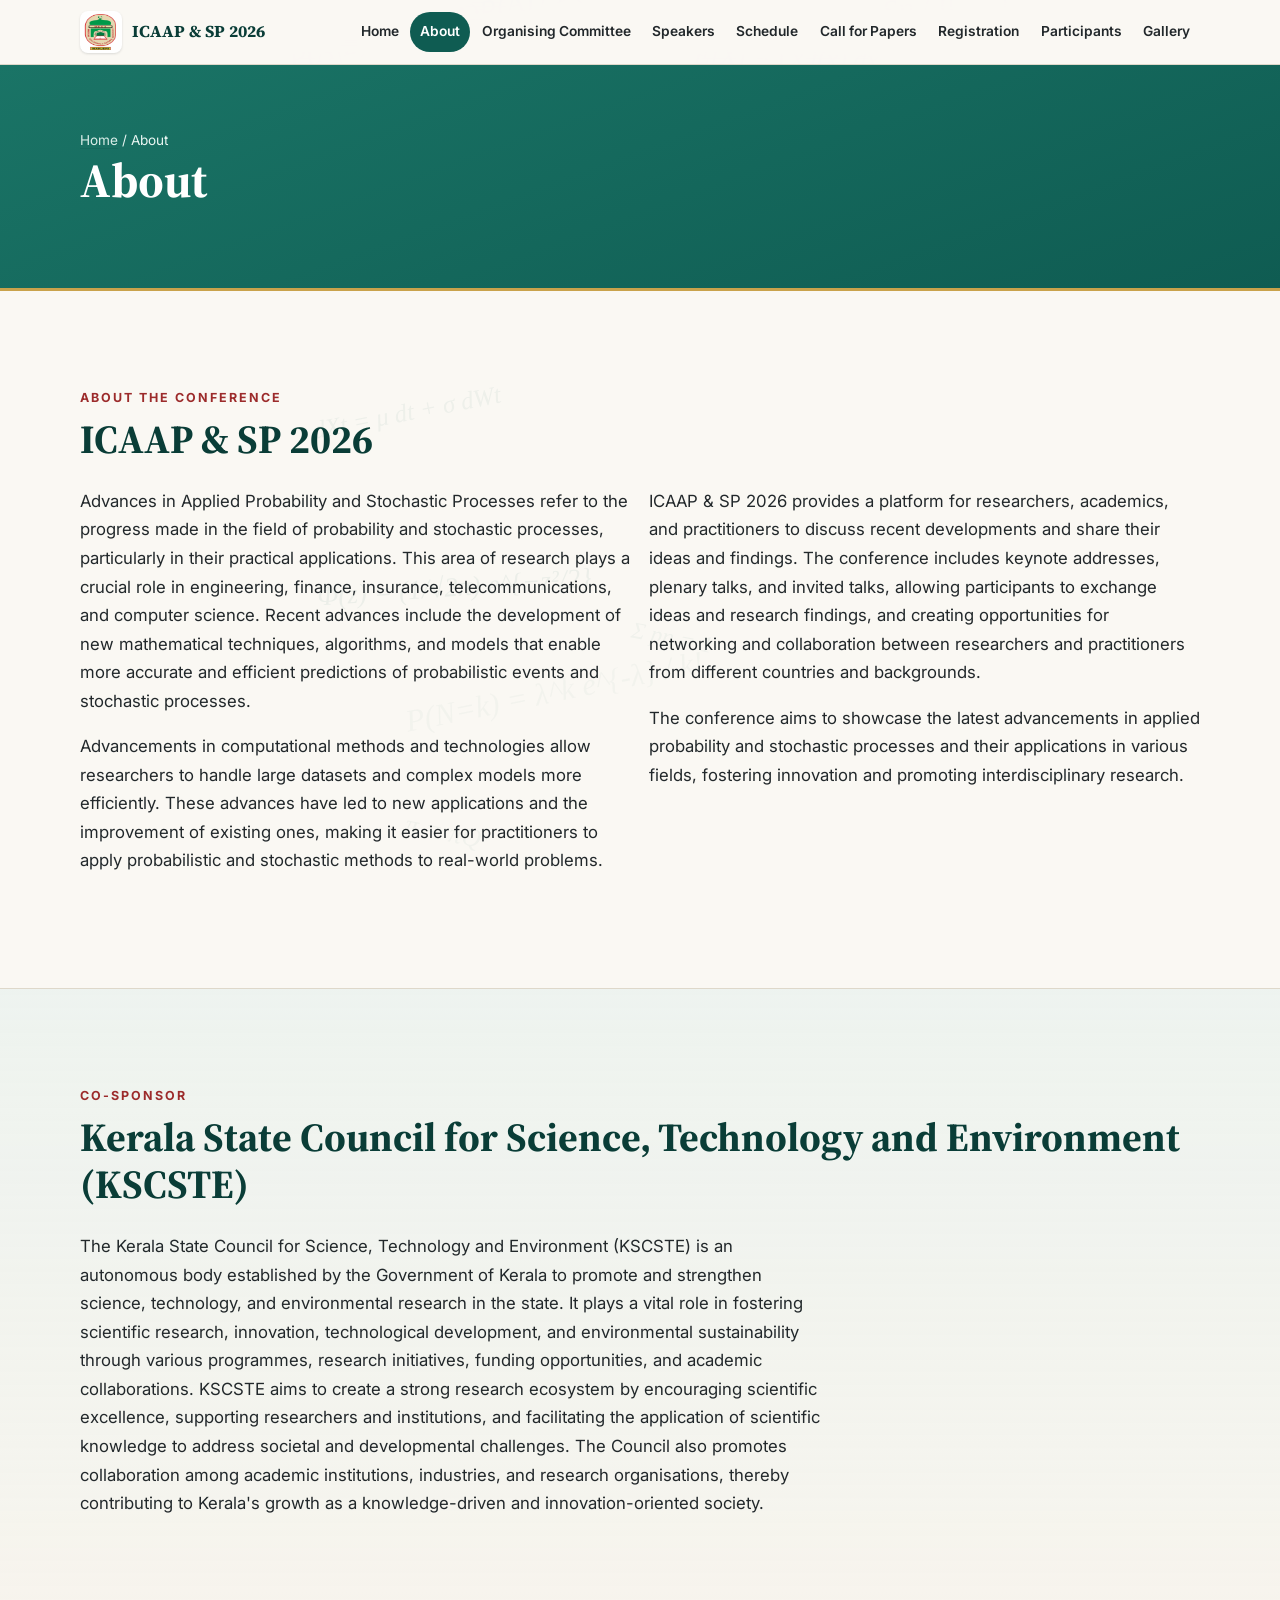
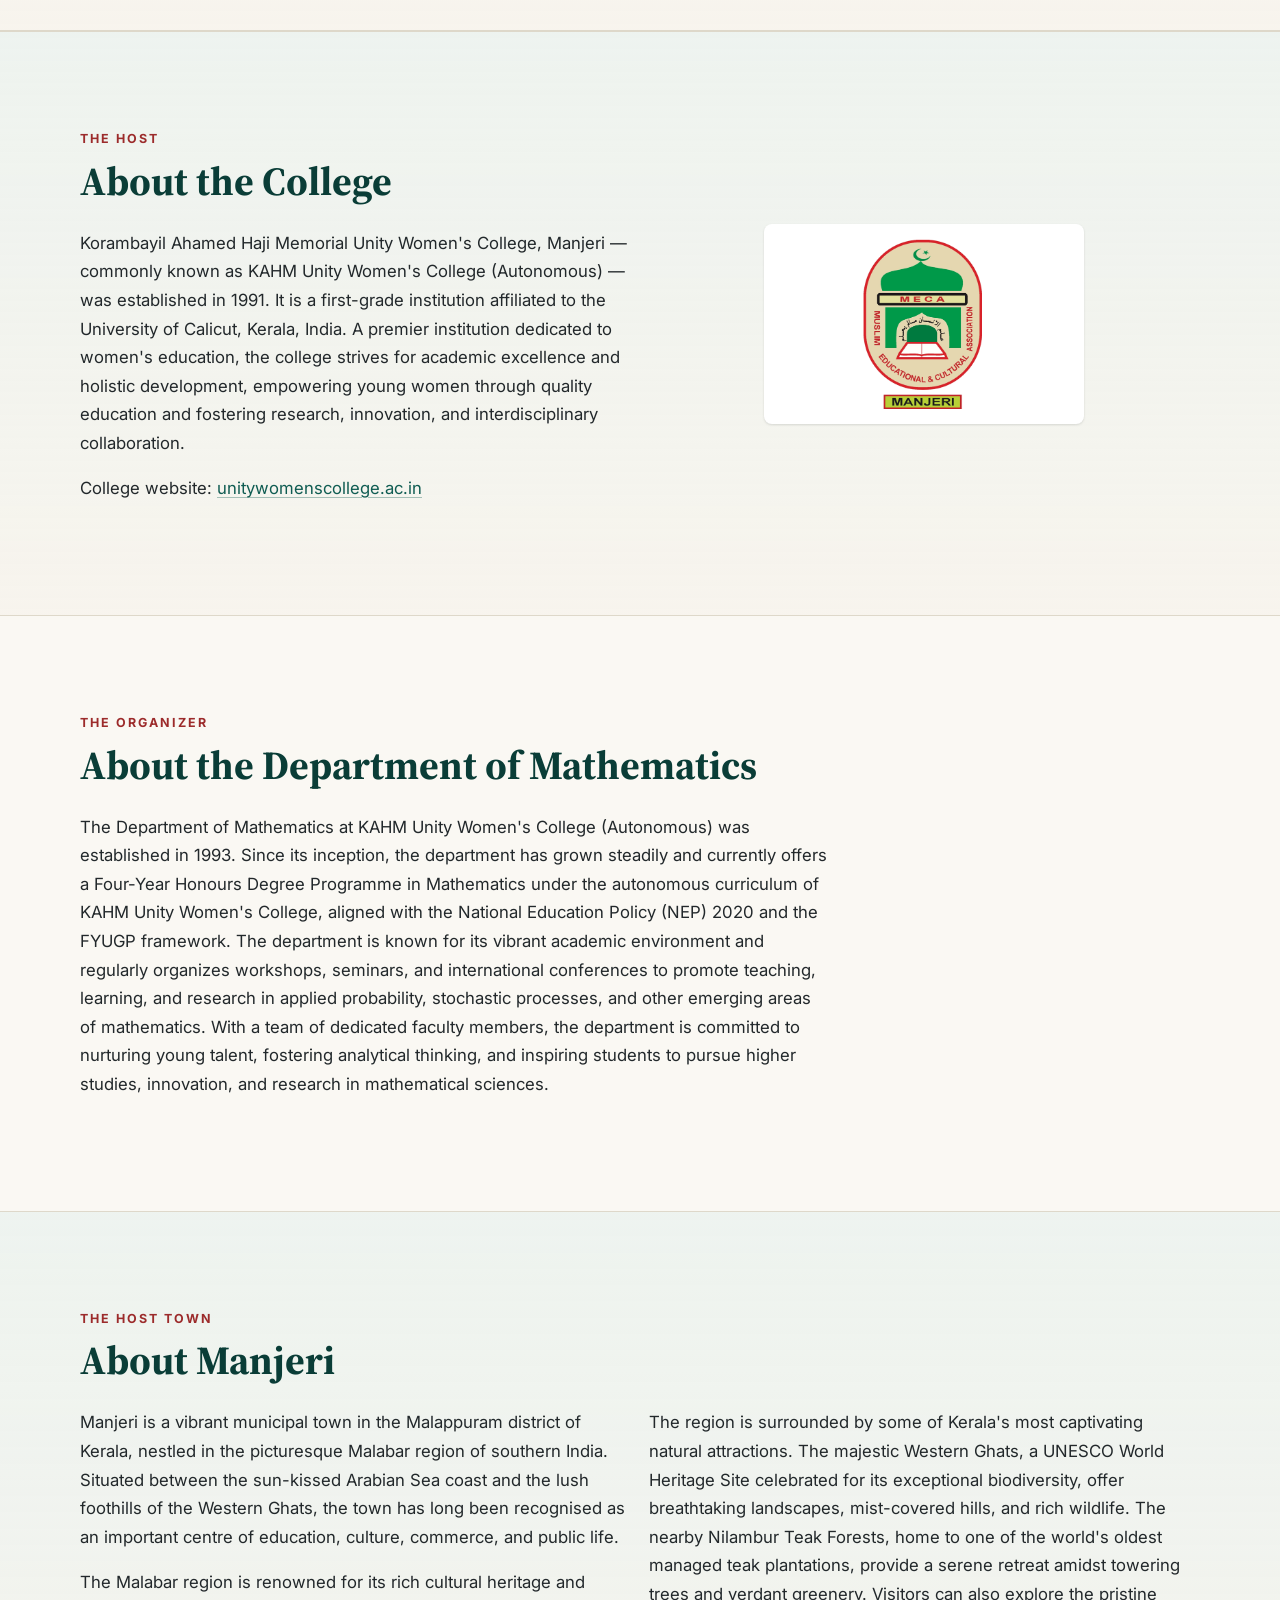
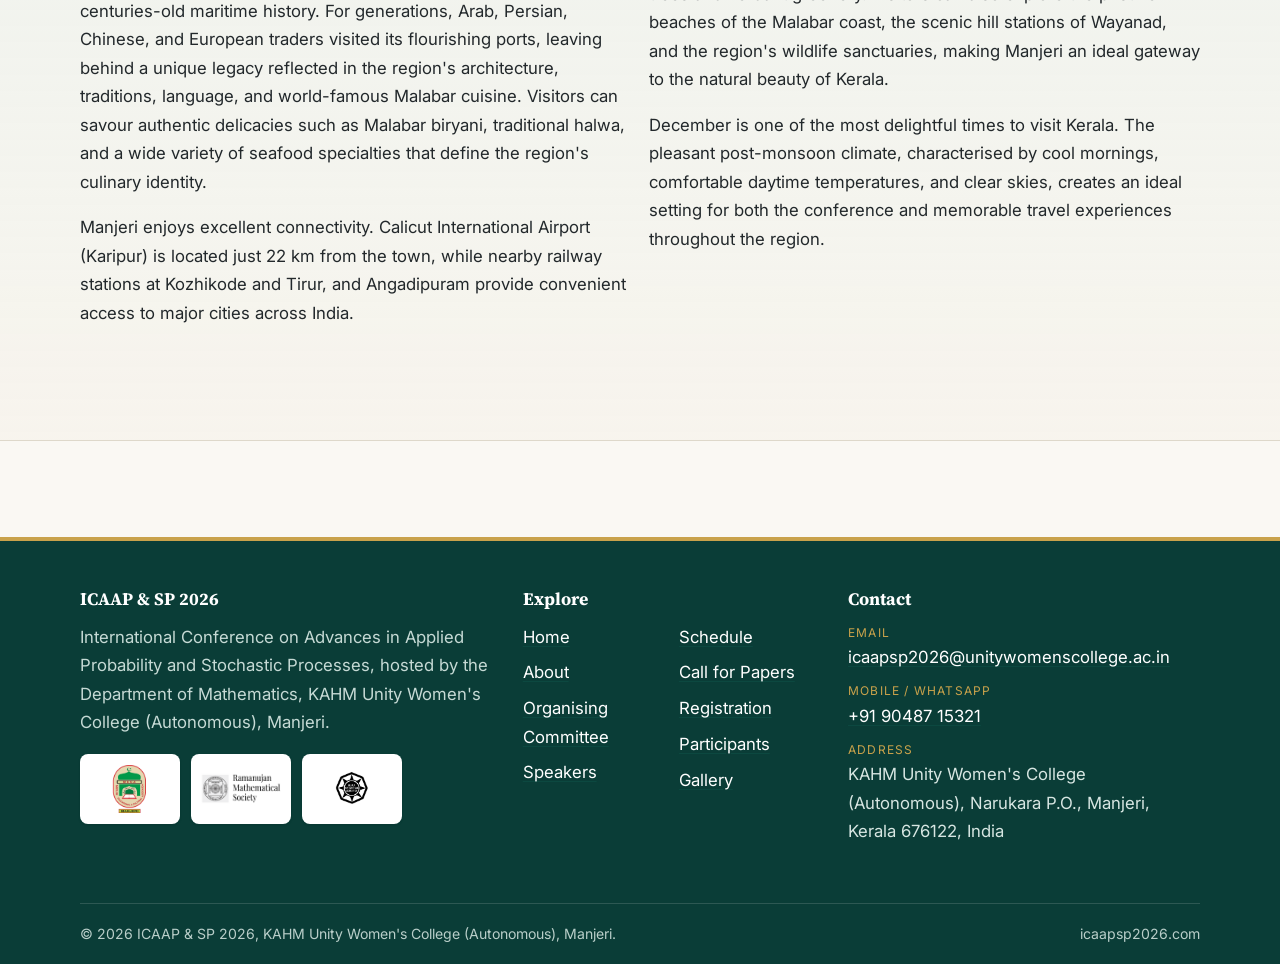
==== commit 550111f3: "Co-sponsor text to About, downloadable abstract template, extended deadline - Home: co-sponsor shows" ====
--- a/about.html
+++ b/about.html
@@ -82,6 +82,17 @@
       </div>
     </section>
 
+    <!-- ---------------------------- CO-SPONSOR -------------------------- -->
+    <section class="section section--tint" id="cosponsor">
+      <div class="container">
+        <p class="section__eyebrow">Co-sponsor</p>
+        <h2>Kerala State Council for Science, Technology and Environment (KSCSTE)</h2>
+        <div class="prose" style="margin-top:1.5rem">
+          <p>The Kerala State Council for Science, Technology and Environment (KSCSTE) is an autonomous body established by the Government of Kerala to promote and strengthen science, technology, and environmental research in the state. It plays a vital role in fostering scientific research, innovation, technological development, and environmental sustainability through various programmes, research initiatives, funding opportunities, and academic collaborations. KSCSTE aims to create a strong research ecosystem by encouraging scientific excellence, supporting researchers and institutions, and facilitating the application of scientific knowledge to address societal and developmental challenges. The Council also promotes collaboration among academic institutions, industries, and research organisations, thereby contributing to Kerala's growth as a knowledge-driven and innovation-oriented society.</p>
+        </div>
+      </div>
+    </section>
+
     <!-- ------------------------- RMS &amp; KMA -----------------------------
          Hidden: the previous year's site has no partner-society sections.
          TODO: restore if the client wants them back.
--- a/css/styles.css
+++ b/css/styles.css
@@ -152,7 +152,7 @@
    url() simply fails to load and the gradient above shows through unchanged. */
 .hero::after {
   content: ""; position: absolute; inset: 0; z-index: 0;
-  background: linear-gradient(160deg, rgba(8,58,53,.35), rgba(8,58,53,.15)), url("../assets/hero.jpg") center/cover no-repeat;
+  background: linear-gradient(160deg, rgba(8,58,53,.35), rgba(8,58,53,.15)), url("../assets/hero.jpeg") center/cover no-repeat;
 }
 /* text-shadow keeps the white type legible now that the photo overlay is light */
 .hero__inner { padding-block: clamp(3.5rem, 9vw, 7rem); position: relative; z-index: 1;
@@ -388,6 +388,8 @@
 }
 .timeline .date { font-family: var(--serif); font-weight: 700; color: var(--maroon); }
 .timeline .what { color: var(--ink); }
+/* Extended deadline: struck-through old date followed by the new one */
+.timeline .date-old { color: var(--ink-soft); font-weight: 400; text-decoration-thickness: 2px; margin-right: .35rem; }
 
 /* ------------------------------ tables --------------------------------- */
 .table-wrap { overflow-x: auto; border-radius: var(--radius); border: 1px solid var(--line); box-shadow: var(--shadow-sm); background: var(--white); }
@@ -485,3 +487,12 @@
   .btn:hover { transform: none; }
   * { transition: none !important; }
 }
+
+/* Co-sponsor block: logo left, full name + description right */
+.cosponsor { display: flex; align-items: center; gap: 2rem; margin-top: 1.4rem; text-align: left; }
+.cosponsor__logo { width: 180px; max-width: 30%; height: auto; flex-shrink: 0; }
+.cosponsor__text { margin: 0; color: var(--ink-soft); line-height: 1.7; }
+@media (max-width: 640px) {
+  .cosponsor { flex-direction: column; text-align: center; }
+  .cosponsor__logo { max-width: 160px; }
+}
